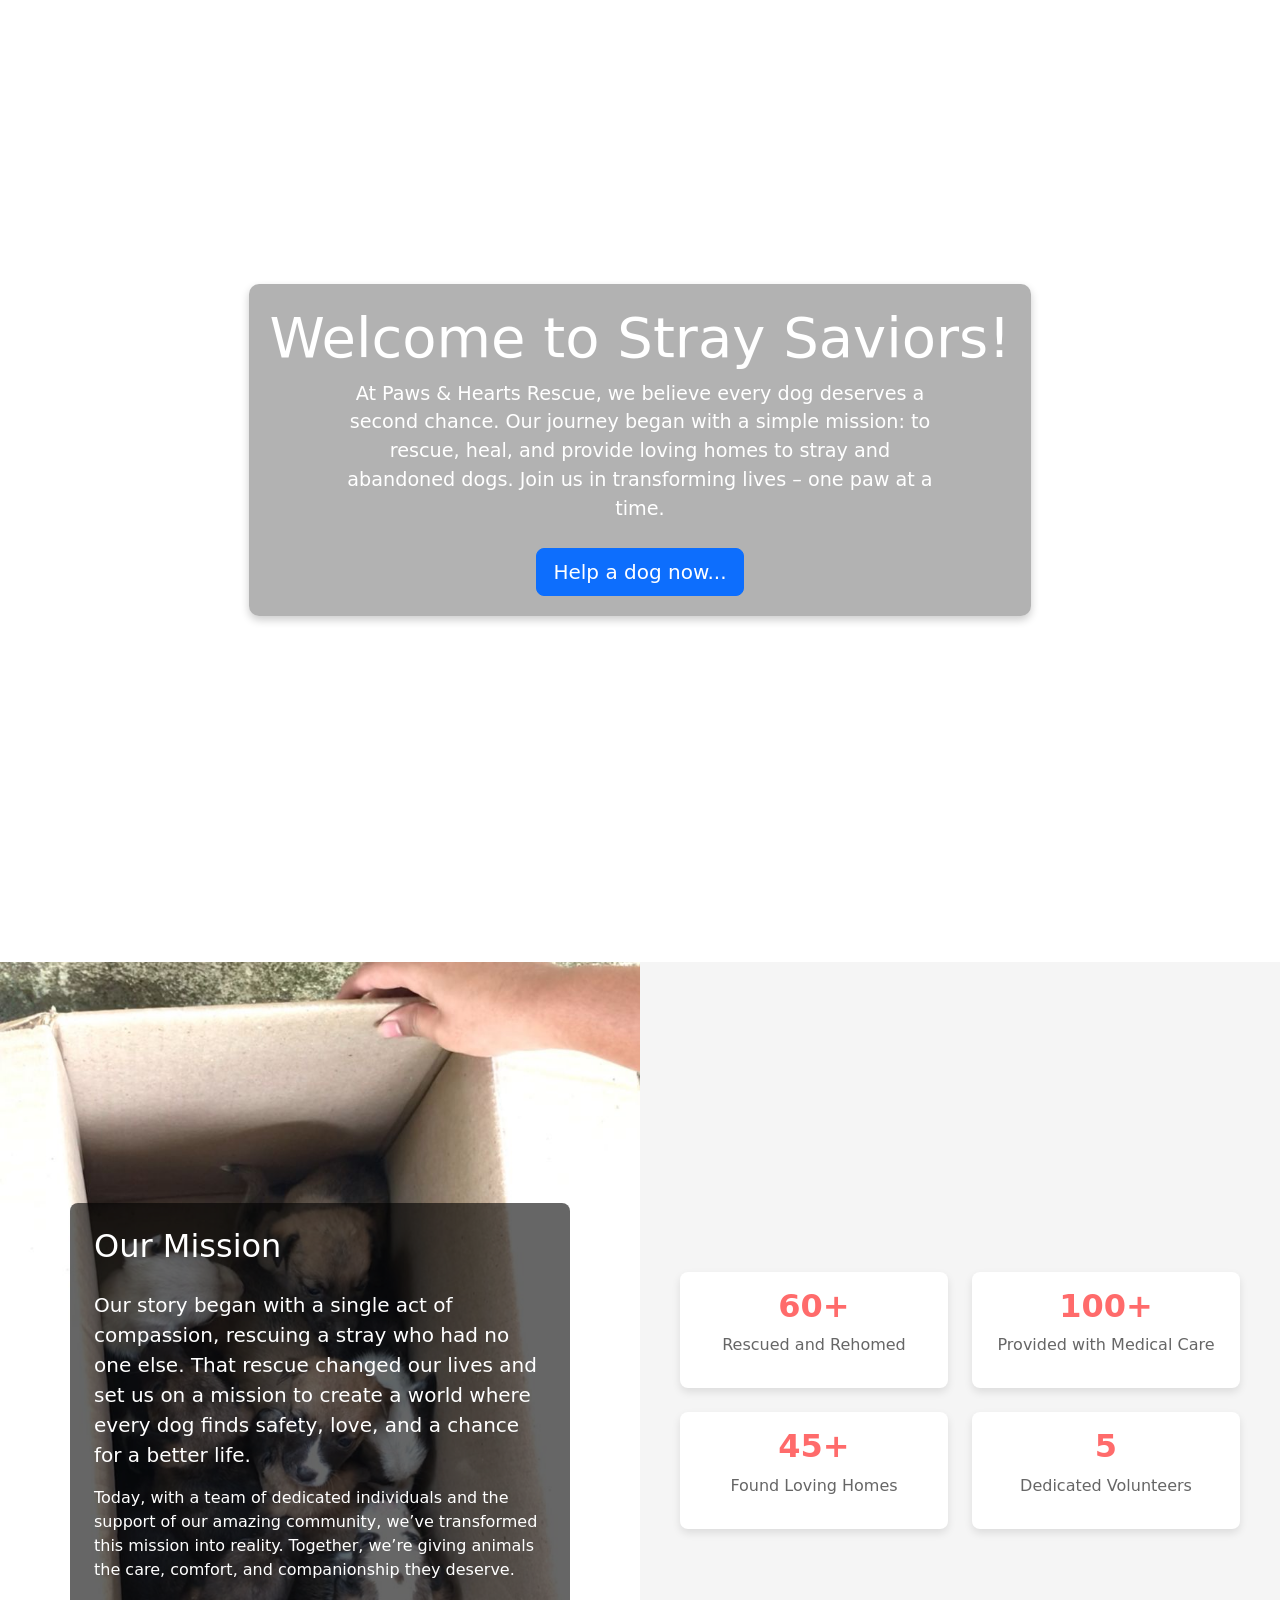
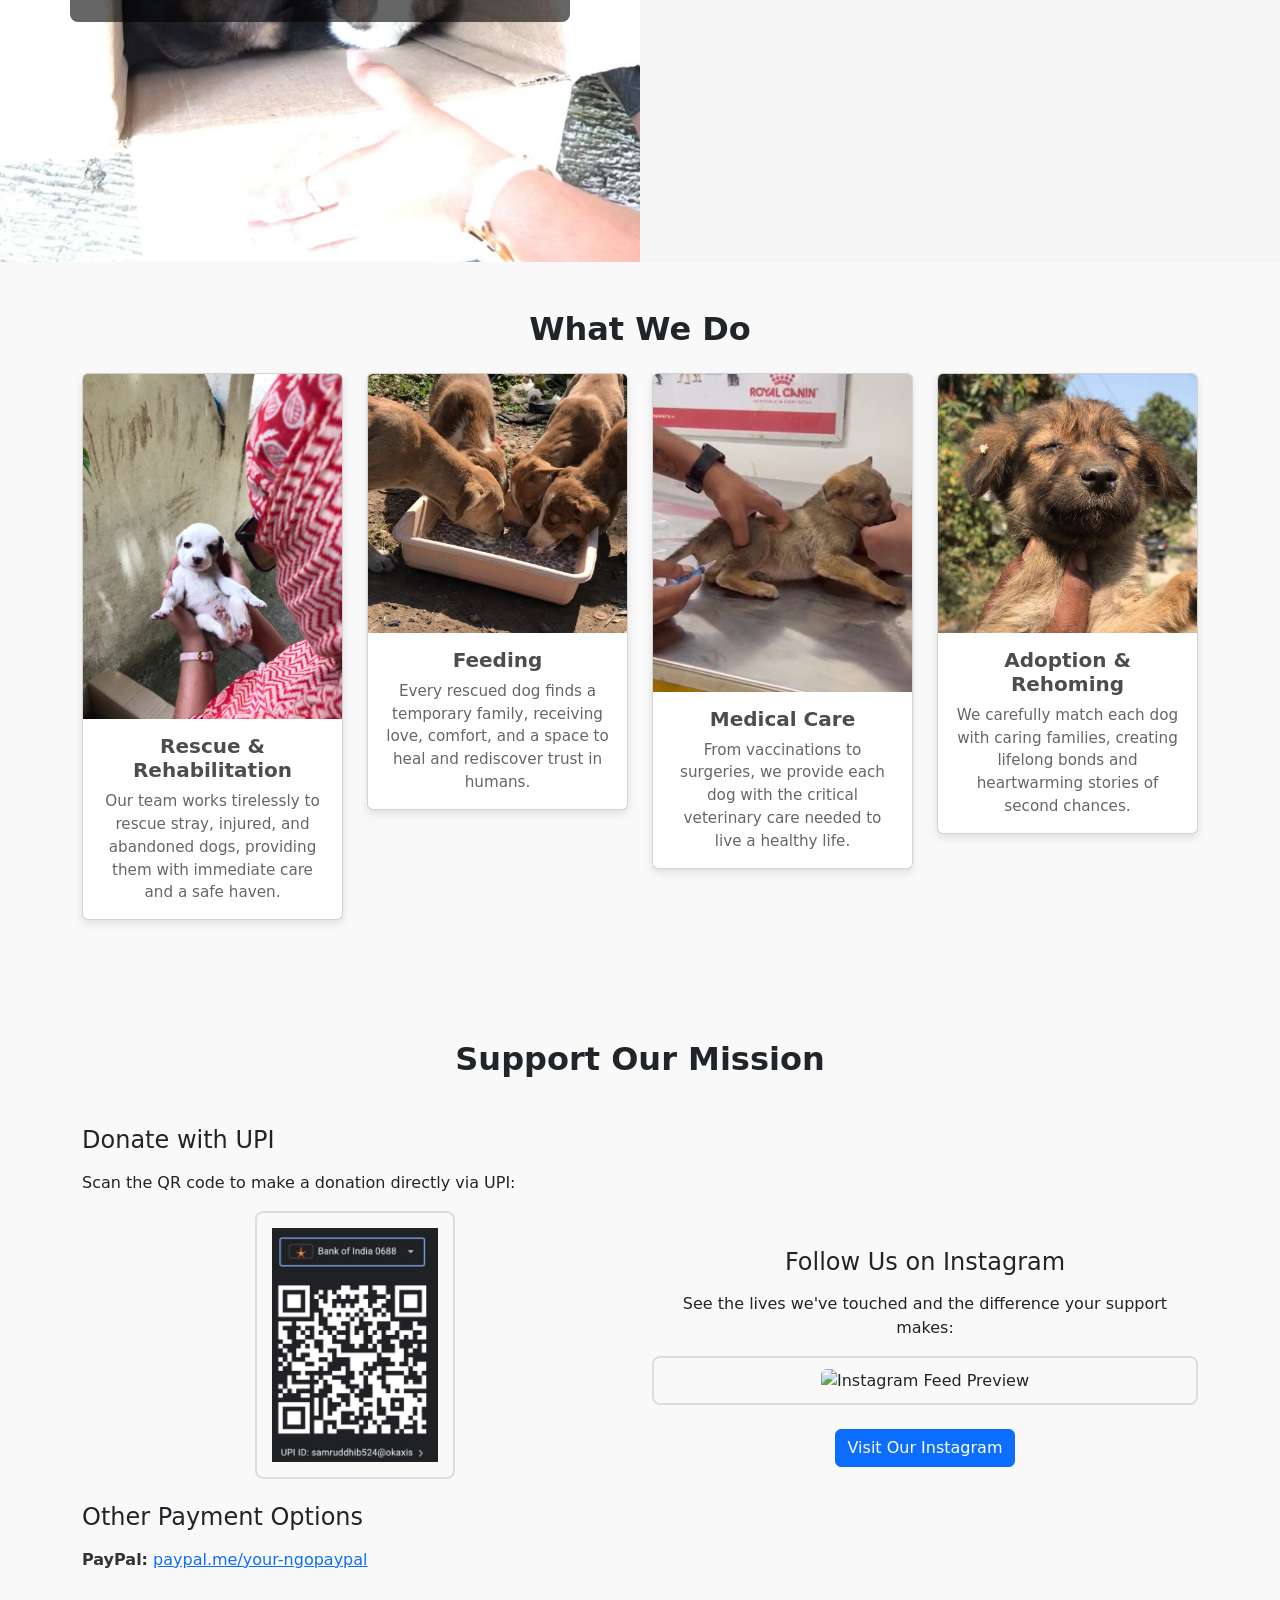
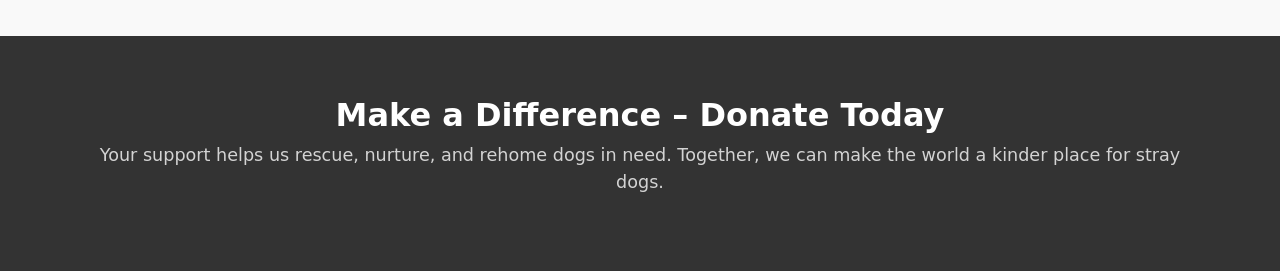
==== index.html @ 51593435 "initail Commit" ====
<!DOCTYPE html>
<html lang="en">
  <head>
    <meta charset="UTF-8" />
    <meta name="viewport" content="width=device-width, initial-scale=1.0" />
    <title>Stray Saviors</title>
    <link
      rel="stylesheet"
      href="https://cdnjs.cloudflare.com/ajax/libs/bootstrap/5.3.0/css/bootstrap.min.css"
    />
    <link rel="stylesheet" href="static/css/styles.css" />
  </head>
  <body>
    <!-- Hero Section -->
    <section
      class="hero-section text-white text-center d-flex align-items-center"
    >
      <div class="container blur-bg ">
        <h1 class="display-4"><strong>Welcome to Stray Saviors!</strong></h1>
        <p class="intro-text">
          At Paws & Hearts Rescue, we believe every dog deserves a second
          chance. Our journey began with a simple mission: to rescue, heal, and
          provide loving homes to stray and abandoned dogs. Join us in
          transforming lives – one paw at a time.
        </p>
        <a href="#donate" class="btn btn-primary btn-lg mt-4"
          >Help a dog now...</a
        >
      </div>

      
    </section>
    <h2 class="text-white mb-4">Our Mission</h2>

    <!-- How We Started Full-Screen Section -->
    <section class="how-we-started full-screen-section">
        
      <div class="container-fluid h-100">
        <div class="row h-100">
          <!-- Left Side: Background Image with Text Overlay -->
          <div class="col-md-6 image-section d-flex align-items-center justify-content-center">
            <div class="overlay-text p-4">
              <h2 class="text-white mb-4">Our Mission</h2>
              <p class="lead text-white">
                Our story began with a single act of compassion, rescuing a
                stray who had no one else. That rescue changed our lives and set
                us on a mission to create a world where every dog finds safety,
                love, and a chance for a better life.
              </p>
              <p class="text-white">
                Today, with a team of dedicated individuals and the support of
                our amazing community, we’ve transformed this mission into
                reality. Together, we’re giving animals the care, comfort, and
                companionship they deserve.
              </p>
            </div>
          </div>
          <!-- Right Side: Impact Cards -->
          <div
            class="col-md-6 impact-section d-flex align-items-center justify-content-center"
          >
            <div class="row text-center">
              <!-- Card 1 -->
              <div class="col-12 col-md-6 mb-4">
                <div class="impact-card">
                  <!-- <img
                    src="assets/adoption.png"
                    alt="Rescued Dogs"
                    class="card-img"
                  /> -->
                  <div class="card-body">
                    <h3 class="count">60+</h3>
                    <p class="small">Rescued and Rehomed</p>
                  </div>
                </div>
              </div>
              <!-- Card 2 -->
              <div class="col-12 col-md-6 mb-4">
                <div class="impact-card">
                  <!-- <img
                    src="medical-stats.jpg"
                    alt="Medical Care"
                    class="card-img"
                  /> -->
                  <div class="card-body">
                    <h3 class="count">100+</h3>
                    <p class="small">Provided with Medical Care</p>
                  </div>
                </div>
              </div>
              <!-- Card 3 -->
              <div class="col-12 col-md-6 mb-4">
                <div class="impact-card">
                  <!-- <img
                    src="adoption-stats.jpg"
                    alt="Adopted Dogs"
                    class="card-img"
                  /> -->
                  <div class="card-body">
                    <h3 class="count">45+</h3>
                    <p class="small">Found Loving Homes</p>
                  </div>
                </div>
              </div>
              <!-- Card 4 -->
              <div class="col-12 col-md-6 mb-4">
                <div class="impact-card">
                  <!-- <img
                    src="volunteers-stats.jpg"
                    alt="Volunteers"
                    class="card-img"
                  /> -->
                  <div class="card-body">
                    <h3 class="count">5</h3>
                    <p class="small">Dedicated Volunteers</p>
                  </div>
                </div>
              </div>
            </div>
          </div>
        </div>
      </div>
    </section>

    <!-- What We Do Section with Cards -->
    <section class="what-we-do py-5">
      <div class="container">
        <h2 class="text-center mb-4">What We Do</h2>
        <div class="row">
          <div class="col-md-6 col-lg-3 mb-4">
            <div class="card">
              <img src="/assets/8.jpeg" class="card-img-top" alt="Rescue" />
              <div class="card-body text-center">
                <h5 class="card-title">Rescue & Rehabilitation</h5>
                <p class="card-text">
                  Our team works tirelessly to rescue stray, injured, and
                  abandoned dogs, providing them with immediate care and a safe
                  haven.
                </p>
              </div>
            </div>
          </div>
          <div class="col-md-6 col-lg-3 mb-4">
            <div class="card">
              <img src="/assets/1.png" class="card-img-top" alt="Shelter" />
              <div class="card-body text-center">
                <h5 class="card-title">Feeding</h5>
                <p class="card-text">
                  Every rescued dog finds a temporary family, receiving love,
                  comfort, and a space to heal and rediscover trust in humans.
                </p>
              </div>
            </div>
          </div>
          <div class="col-md-6 col-lg-3 mb-4">
            <div class="card">
              <img
                src="/assets/9.jpeg"
                class="card-img-top"
                alt="Medical Care"
              />
              <div class="card-body text-center">
                <h5 class="card-title">Medical Care</h5>
                <p class="card-text">
                  From vaccinations to surgeries, we provide each dog with the
                  critical veterinary care needed to live a healthy life.
                </p>
              </div>
            </div>
          </div>
          <div class="col-md-6 col-lg-3 mb-4">
            <div class="card">
              <img src="/assets/3.png" class="card-img-top" alt="Adoption" />
              <div class="card-body text-center">
                <h5 class="card-title">Adoption & Rehoming</h5>
                <p class="card-text">
                  We carefully match each dog with caring families, creating
                  lifelong bonds and heartwarming stories of second chances.
                </p>
              </div>
            </div>
          </div>
        </div>
      </div>
    </section>




    <!-- Support Us Section -->
<section class="support-us py-5">
    <div class="container">
        <h2 class="text-center mb-5">Support Our Mission</h2>
        
        <div class="row align-items-center">
            <!-- Payment Options -->
            <div class="col-md-6">
                <h4 class="mb-3">Donate with UPI</h4>
                <p>Scan the QR code to make a donation directly via UPI:</p>
                <div class="qr-code">
                    <img src="/assets/upi_qr.jpeg" alt="UPI QR Code" class="img-fluid" id="qr-img">
                </div>
                
                <h4 class="mt-4 mb-3">Other Payment Options</h4>
                <ul class="payment-options">
                    <!-- <li><strong>Bank Transfer:</strong> Account Name: XYZ NGO, Account Number: 1234567890, IFSC: ABCD0123456</li> -->
                    <li><strong>PayPal:</strong> <a href="https://www.paypal.com/your-ngopaypal" target="_blank">paypal.me/your-ngopaypal</a></li>
                    <!-- <li><strong>Google Pay / PhonePe:</strong> +91 9876543210</li> -->
                </ul>
            </div>

            <!-- Instagram Reference -->
            <div class="col-md-6 text-center">
                <h4 class="mb-3">Follow Us on Instagram</h4>
                <p>See the lives we've touched and the difference your support makes:</p>
                <div class="instagram-frame mb-4">
                    <img src="instagram-placeholder.jpg" alt="Instagram Feed Preview" class="img-fluid rounded">
                </div>
                <a href="https://www.instagram.com/stray_savior/    " target="_blank" class="btn btn-primary">Visit Our Instagram</a>
            </div>
        </div>
    </div>
</section>

    <!-- Donate Section -->
    <section
      id="donate"
      class="donate-section text-white text-center d-flex align-items-center"
    >
      <div class="container">
        <h2>Make a Difference – Donate Today</h2>
        <p>
          Your support helps us rescue, nurture, and rehome dogs in need.
          Together, we can make the world a kinder place for stray dogs.
        </p>
      </div>
    </section>

    <script src="https://cdnjs.cloudflare.com/ajax/libs/bootstrap/5.3.0/js/bootstrap.bundle.min.js"></script>
  </body>
</html>
---- static/css/styles.css ----
/* Hero Section */
.hero-section {
  background: url('assets/hero-background.jpg') center/cover no-repeat;
  height: 100vh;
  display: flex;
  flex-direction: column;
  justify-content: center;
}

.hero-section .intro-text {
  max-width: 600px;
  margin: 0 auto;
  font-size: 1.2rem;
  color: #ffffff;
}

/* What We Do Section */
.what-we-do {
  background-color: #f9f9f9;
}

.what-we-do h2 {
  font-weight: 700;
  margin-bottom: 2rem;
}

.card {
  box-shadow: 0 4px 8px rgba(0, 0, 0, 0.1);
  transition: transform 0.2s;
}

.card:hover {
  transform: translateY(-5px);
}

.card-title {
  font-weight: 600;
  color: #4d4d4d;
}

.card-text {
  font-size: 0.95rem;
  color: #666;
}

/* Donate Section */
.donate-section {
  background: #333333;
  padding: 60px 0;
}

.donate-section h2 {
  font-size: 2rem;
  font-weight: 700;
}

.donate-section p {
  font-size: 1.1rem;
  color: #d3d3d3;
}

.donate-section .btn {
  font-weight: 600;
  padding: 12px 30px;
}

@media (max-width: 768px) {
  .hero-section {
      height: auto;
      padding: 80px 20px;
  }

  .hero-section h1 {
      font-size: 2.5rem;
  }
}

.section {
  width: 100%;
  height: 100dvh;
}

/* How We Started Section */
/* How We Started Full-Screen Section */
.full-screen-section {
  height: 100vh;
  display: flex;
}

.image-section {
  background: url('/assets/background-story.jpg') center/cover no-repeat;
  position: relative;
}

.overlay-text {
  background: rgba(0, 0, 0, 0.6);
  color: #fff;
  padding: 40px;
  max-width: 500px;
  border-radius: 8px;
}

.impact-section {
  background-color: #f5f5f5;
  padding: 40px;
}

.impact-card {
  background: #ffffff;
  border-radius: 8px;
  overflow: hidden;
  box-shadow: 0 4px 8px rgba(0, 0, 0, 0.1);
  transition: transform 0.2s;
}

.impact-card:hover {
  transform: translateY(-5px);
}

.card-img {
  width: 100%;
  height: 180px;
  object-fit: cover;
}

.card-body {
  padding: 15px;
}

.count {
  font-size: 2rem;
  font-weight: bold;
  color: #ff6b6b;
}

.small {
  font-size: 1rem;
  color: #666;
}

/* Responsive Adjustments */
@media (max-width: 768px) {
  .overlay-text, .impact-section {
      padding: 20px;
  }
  
  .full-screen-section {
      height: auto;
  }
}




/* Support Us Section */
.support-us {
  background-color: #f9f9f9;
  padding: 60px 0;
}

.support-us h2 {
  font-weight: 700;
}

.qr-code {
  text-align: center;
  padding: 15px;
  border: 2px solid #ddd;
  border-radius: 8px;
  width: 200px;
  margin: 0 auto;
}

.payment-options {
  list-style-type: none;
  padding: 0;
}

.payment-options li {
  margin: 10px 0;
  font-size: 1rem;
  color: #333;
}

.instagram-frame {
  border: 2px solid #ddd;
  padding: 10px;
  border-radius: 8px;
}

.instagram-frame img {
  max-width: 100%;
  border-radius: 8px;
}

/* Responsive Adjustments */
@media (max-width: 768px) {
  .support-us {
      padding: 30px 0;
  }
  
  .qr-code,
  .instagram-frame {
      min-width: 350px;
      position: relative;
  }
}
#qr-img{
  min-width: 100px;
}

/* Blurred Background Styling */
.blur-bg {
  background: rgba(0, 0, 0, 0.3); /* Semi-transparent background */
  padding: 20px;
  border-radius: 10px;
  backdrop-filter: blur(10px); /* Applies the blur effect */
  -webkit-backdrop-filter: blur(10px); /* For Safari support */
  box-shadow: 0 4px 8px rgba(0, 0, 0, 0.2);
  width: auto ;
  
}
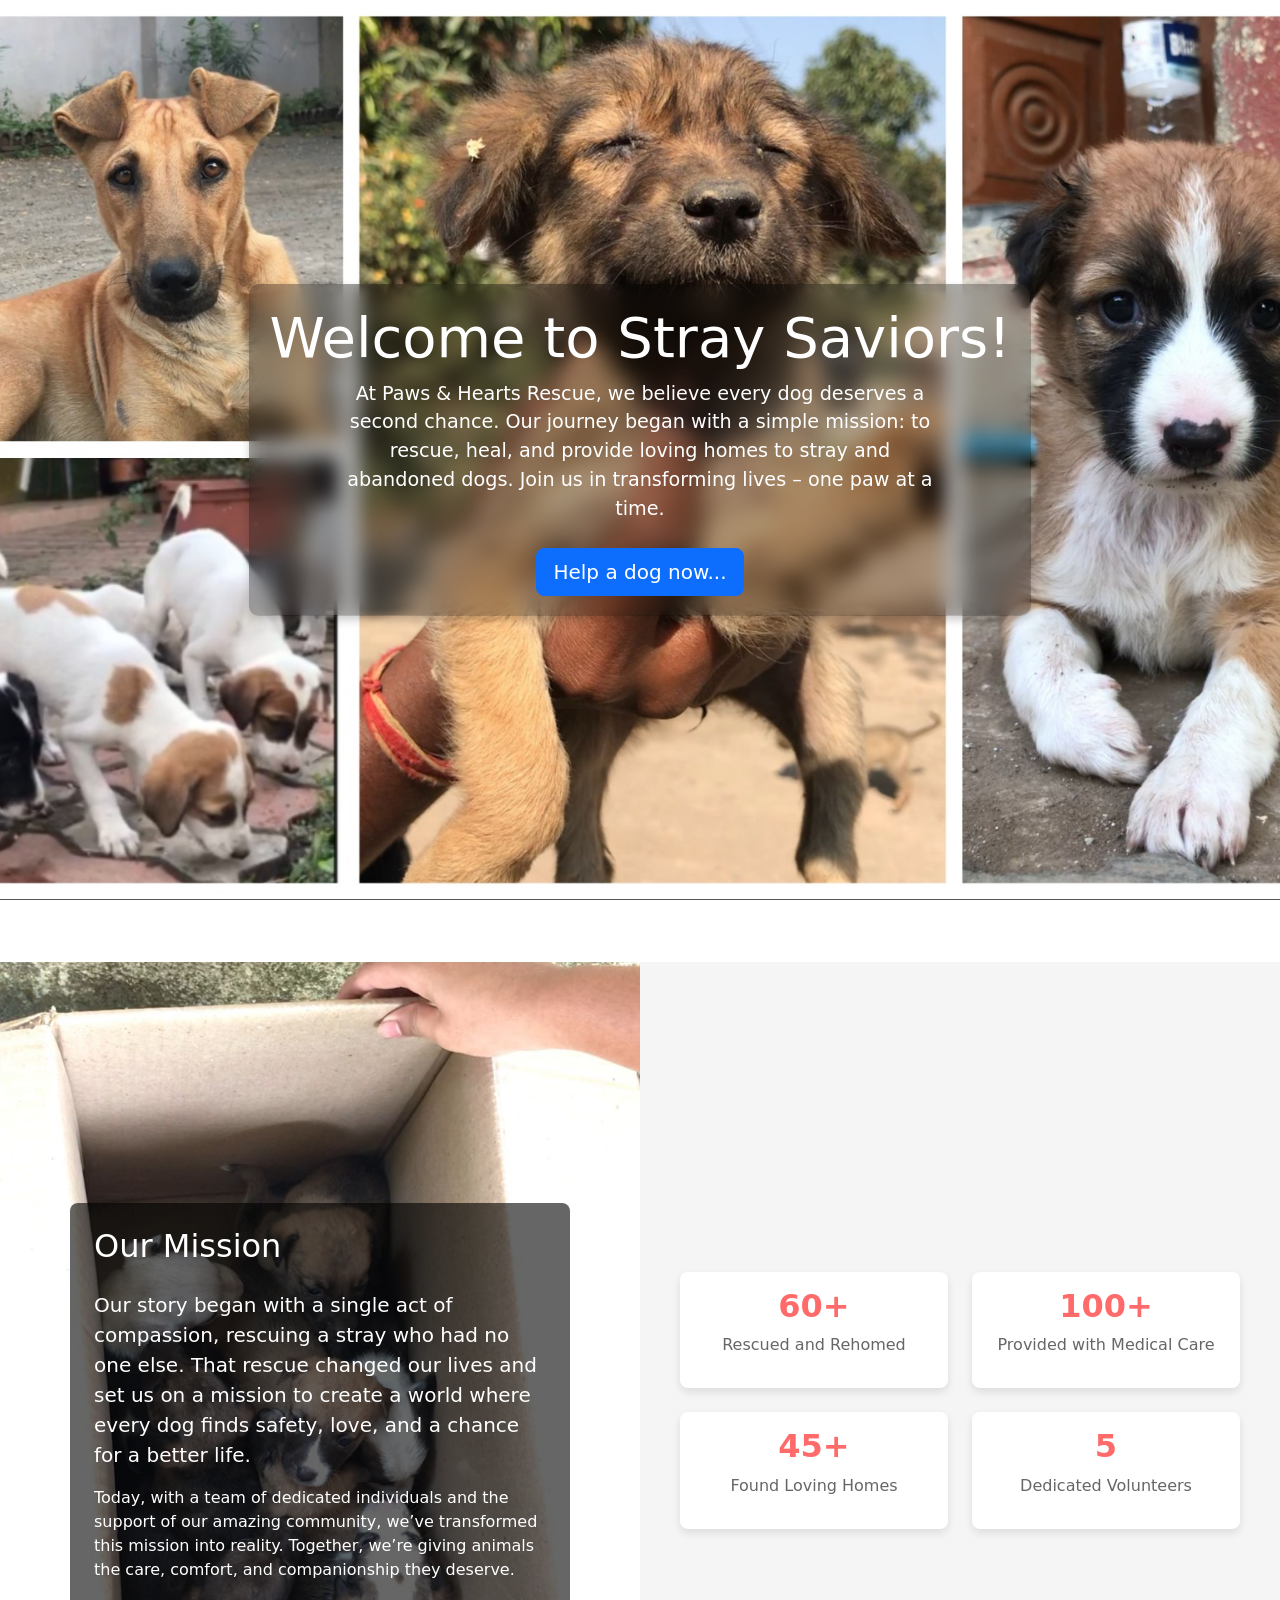
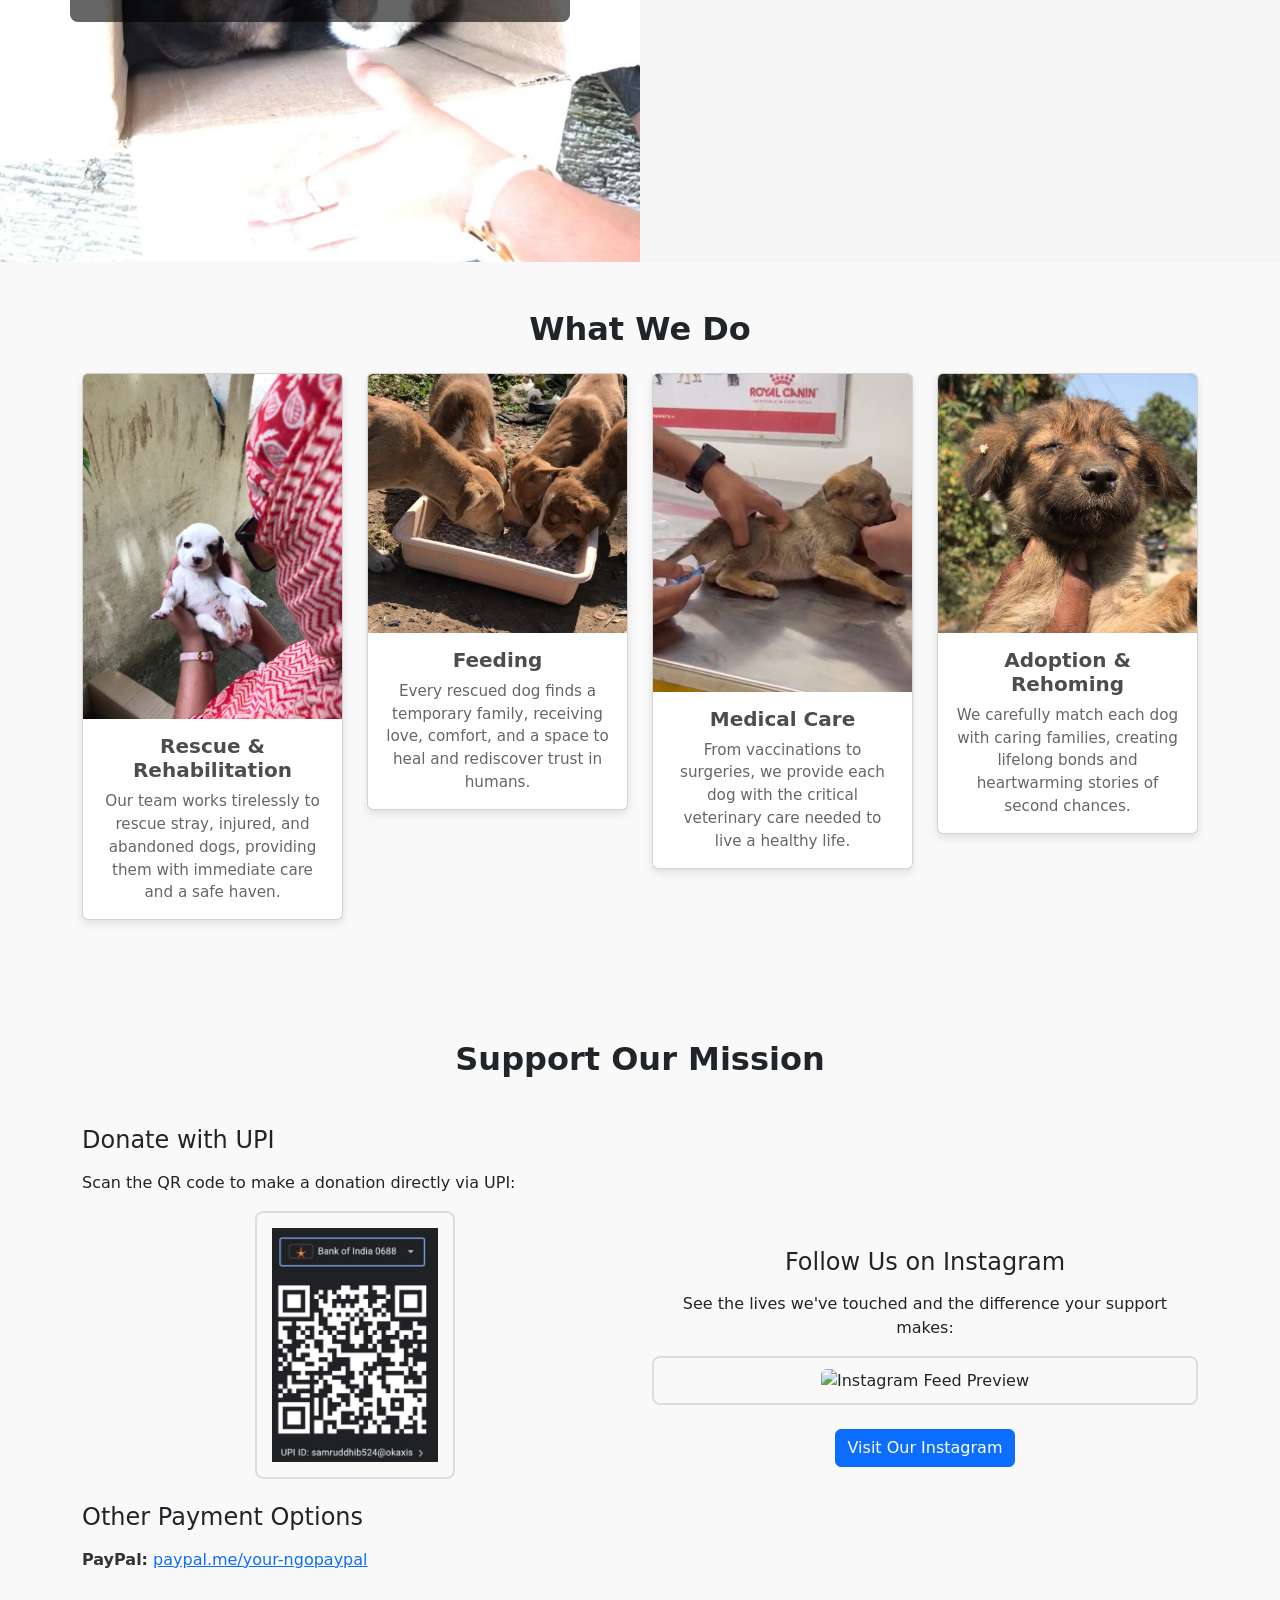
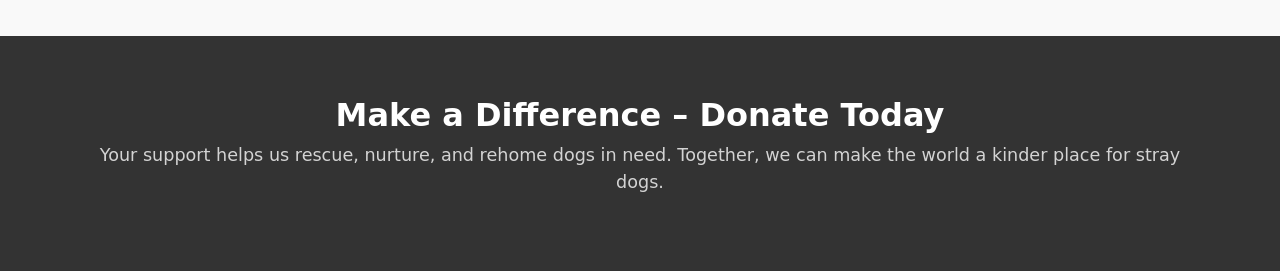
==== commit 664f4a76: "fix" ====
--- a/index.html
+++ b/index.html
@@ -8,7 +8,7 @@
       rel="stylesheet"
       href="https://cdnjs.cloudflare.com/ajax/libs/bootstrap/5.3.0/css/bootstrap.min.css"
     />
-    <link rel="stylesheet" href="static/css/styles.css" />
+    <link rel="stylesheet" href="styles.css" />
   </head>
   <body>
     <!-- Hero Section -->
--- a/styles.css
+++ b/styles.css
@@ -0,0 +1,222 @@
+/* Hero Section */
+.hero-section {
+  background: url('assets/hero-background.jpg') center/cover no-repeat;
+  height: 100vh;
+  display: flex;
+  flex-direction: column;
+  justify-content: center;
+}
+
+.hero-section .intro-text {
+  max-width: 600px;
+  margin: 0 auto;
+  font-size: 1.2rem;
+  color: #ffffff;
+}
+
+/* What We Do Section */
+.what-we-do {
+  background-color: #f9f9f9;
+}
+
+.what-we-do h2 {
+  font-weight: 700;
+  margin-bottom: 2rem;
+}
+
+.card {
+  box-shadow: 0 4px 8px rgba(0, 0, 0, 0.1);
+  transition: transform 0.2s;
+}
+
+.card:hover {
+  transform: translateY(-5px);
+}
+
+.card-title {
+  font-weight: 600;
+  color: #4d4d4d;
+}
+
+.card-text {
+  font-size: 0.95rem;
+  color: #666;
+}
+
+/* Donate Section */
+.donate-section {
+  background: #333333;
+  padding: 60px 0;
+}
+
+.donate-section h2 {
+  font-size: 2rem;
+  font-weight: 700;
+}
+
+.donate-section p {
+  font-size: 1.1rem;
+  color: #d3d3d3;
+}
+
+.donate-section .btn {
+  font-weight: 600;
+  padding: 12px 30px;
+}
+
+@media (max-width: 768px) {
+  .hero-section {
+      height: auto;
+      padding: 80px 20px;
+  }
+
+  .hero-section h1 {
+      font-size: 2.5rem;
+  }
+}
+
+.section {
+  width: 100%;
+  height: 100dvh;
+}
+
+/* How We Started Section */
+/* How We Started Full-Screen Section */
+.full-screen-section {
+  height: 100vh;
+  display: flex;
+}
+
+.image-section {
+  background: url('/assets/background-story.jpg') center/cover no-repeat;
+  position: relative;
+}
+
+.overlay-text {
+  background: rgba(0, 0, 0, 0.6);
+  color: #fff;
+  padding: 40px;
+  max-width: 500px;
+  border-radius: 8px;
+}
+
+.impact-section {
+  background-color: #f5f5f5;
+  padding: 40px;
+}
+
+.impact-card {
+  background: #ffffff;
+  border-radius: 8px;
+  overflow: hidden;
+  box-shadow: 0 4px 8px rgba(0, 0, 0, 0.1);
+  transition: transform 0.2s;
+}
+
+.impact-card:hover {
+  transform: translateY(-5px);
+}
+
+.card-img {
+  width: 100%;
+  height: 180px;
+  object-fit: cover;
+}
+
+.card-body {
+  padding: 15px;
+}
+
+.count {
+  font-size: 2rem;
+  font-weight: bold;
+  color: #ff6b6b;
+}
+
+.small {
+  font-size: 1rem;
+  color: #666;
+}
+
+/* Responsive Adjustments */
+@media (max-width: 768px) {
+  .overlay-text, .impact-section {
+      padding: 20px;
+  }
+  
+  .full-screen-section {
+      height: auto;
+  }
+}
+
+
+
+
+/* Support Us Section */
+.support-us {
+  background-color: #f9f9f9;
+  padding: 60px 0;
+}
+
+.support-us h2 {
+  font-weight: 700;
+}
+
+.qr-code {
+  text-align: center;
+  padding: 15px;
+  border: 2px solid #ddd;
+  border-radius: 8px;
+  width: 200px;
+  margin: 0 auto;
+}
+
+.payment-options {
+  list-style-type: none;
+  padding: 0;
+}
+
+.payment-options li {
+  margin: 10px 0;
+  font-size: 1rem;
+  color: #333;
+}
+
+.instagram-frame {
+  border: 2px solid #ddd;
+  padding: 10px;
+  border-radius: 8px;
+}
+
+.instagram-frame img {
+  max-width: 100%;
+  border-radius: 8px;
+}
+
+/* Responsive Adjustments */
+@media (max-width: 768px) {
+  .support-us {
+      padding: 30px 0;
+  }
+  
+  .qr-code,
+  .instagram-frame {
+      min-width: 350px;
+      position: relative;
+  }
+}
+#qr-img{
+  min-width: 100px;
+}
+
+/* Blurred Background Styling */
+.blur-bg {
+  background: rgba(0, 0, 0, 0.3); /* Semi-transparent background */
+  padding: 20px;
+  border-radius: 10px;
+  backdrop-filter: blur(10px); /* Applies the blur effect */
+  -webkit-backdrop-filter: blur(10px); /* For Safari support */
+  box-shadow: 0 4px 8px rgba(0, 0, 0, 0.2);
+  width: auto ;
+  
+}
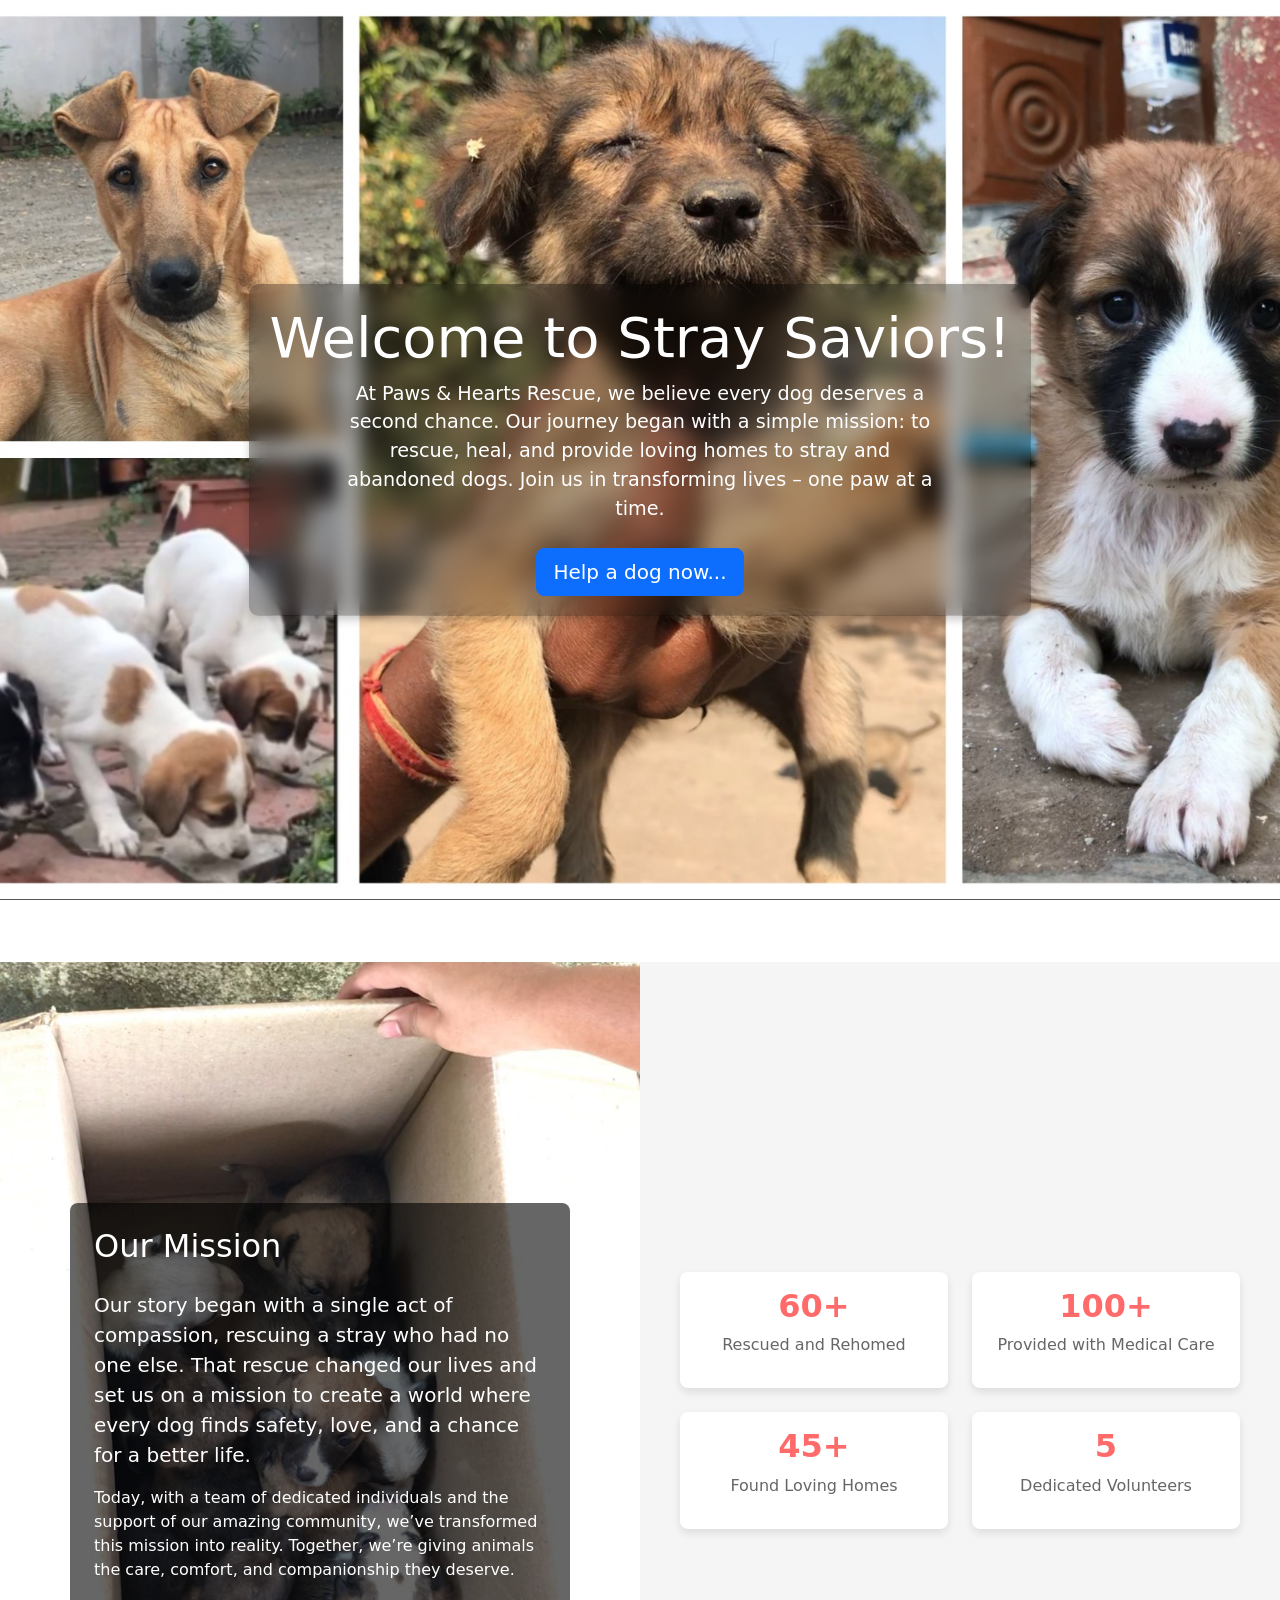
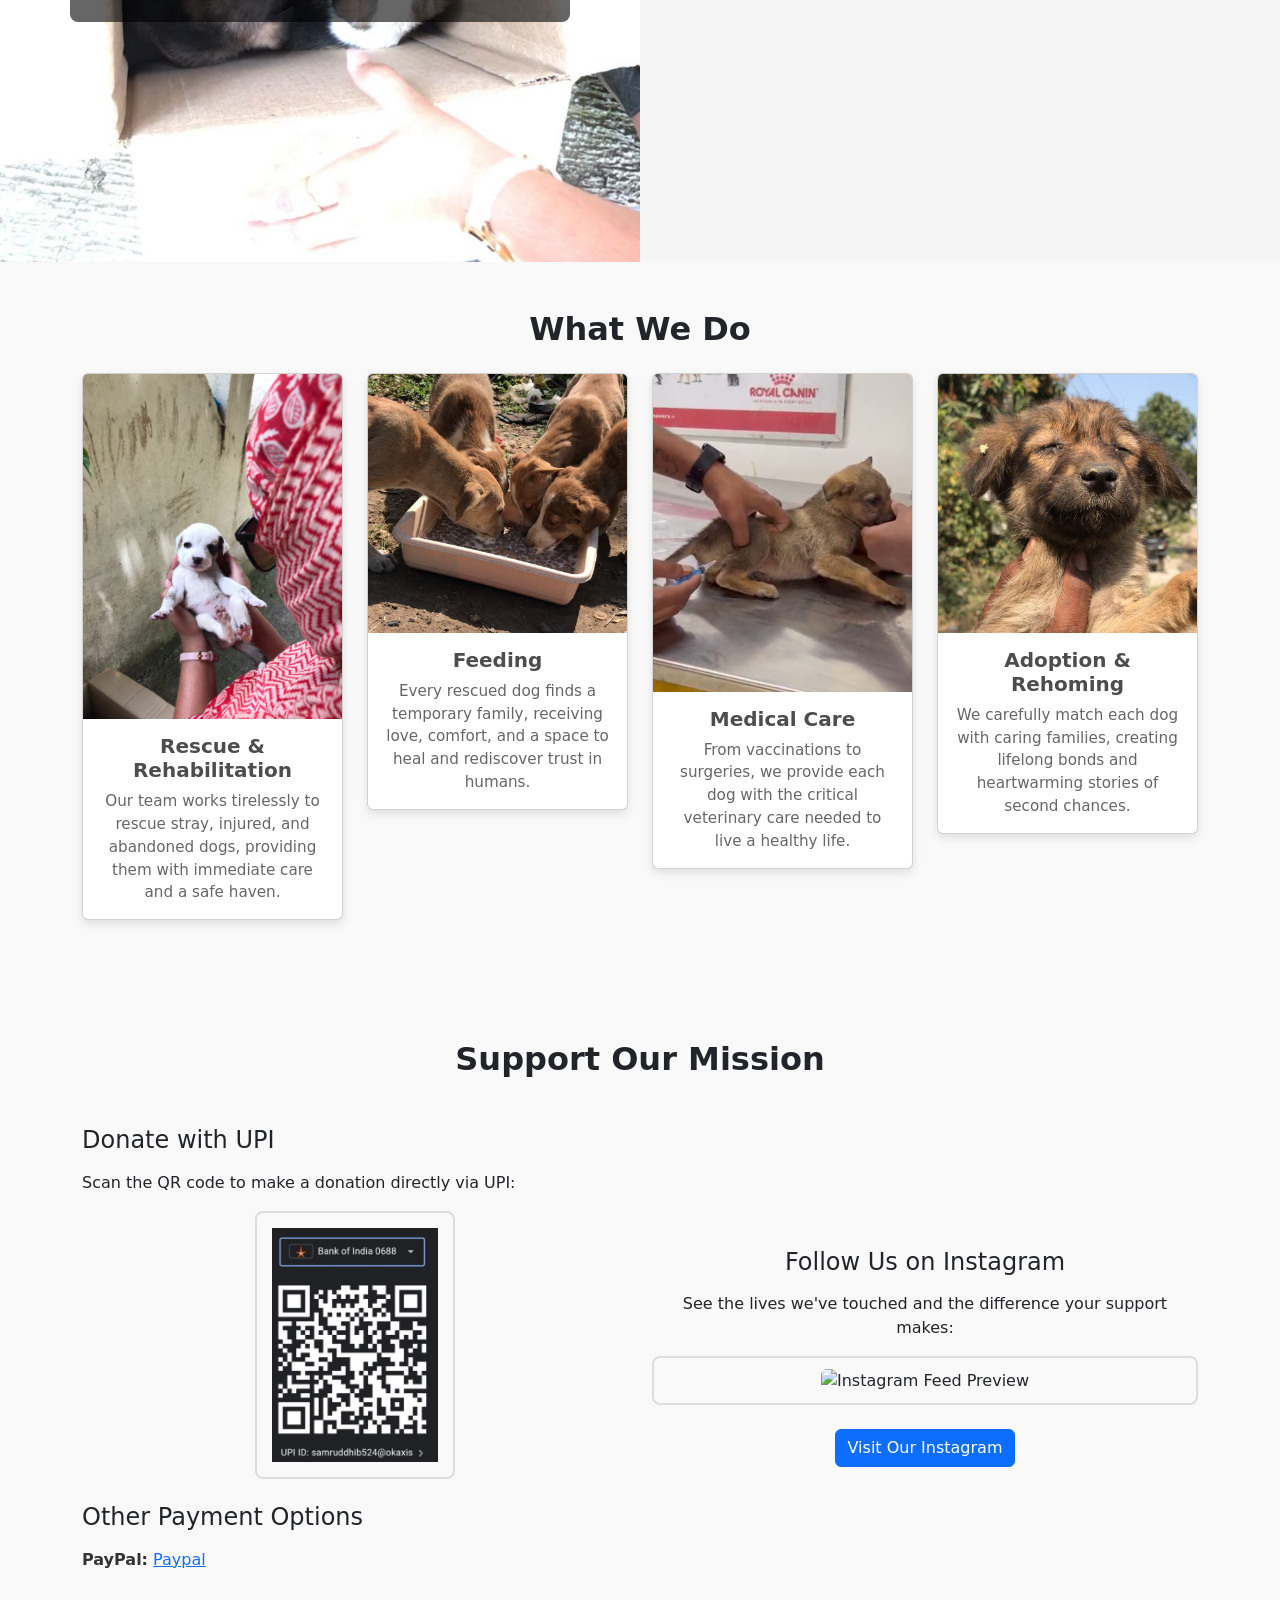
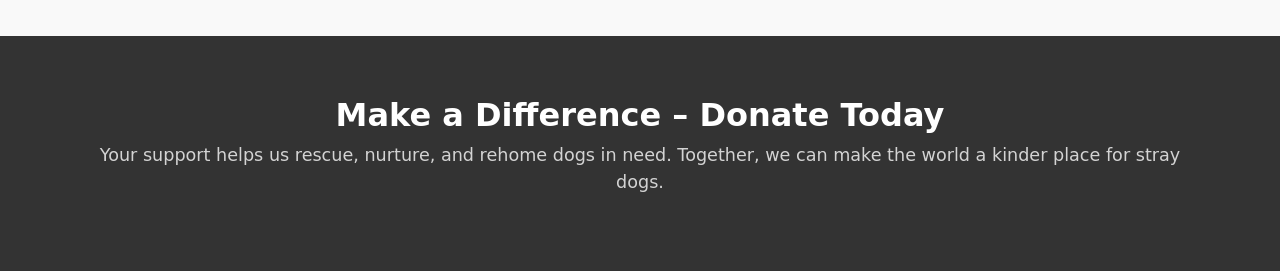
==== commit 95fbfb2e: "Update index.html" ====
--- a/index.html
+++ b/index.html
@@ -129,7 +129,7 @@
         <div class="row">
           <div class="col-md-6 col-lg-3 mb-4">
             <div class="card">
-              <img src="/assets/8.jpeg" class="card-img-top" alt="Rescue" />
+              <img src="assets/8.jpeg" class="card-img-top" alt="Rescue" />
               <div class="card-body text-center">
                 <h5 class="card-title">Rescue & Rehabilitation</h5>
                 <p class="card-text">
@@ -142,7 +142,7 @@
           </div>
           <div class="col-md-6 col-lg-3 mb-4">
             <div class="card">
-              <img src="/assets/1.png" class="card-img-top" alt="Shelter" />
+              <img src="assets/1.png" class="card-img-top" alt="Shelter" />
               <div class="card-body text-center">
                 <h5 class="card-title">Feeding</h5>
                 <p class="card-text">
@@ -155,7 +155,7 @@
           <div class="col-md-6 col-lg-3 mb-4">
             <div class="card">
               <img
-                src="/assets/9.jpeg"
+                src="assets/9.jpeg"
                 class="card-img-top"
                 alt="Medical Care"
               />
@@ -170,7 +170,7 @@
           </div>
           <div class="col-md-6 col-lg-3 mb-4">
             <div class="card">
-              <img src="/assets/3.png" class="card-img-top" alt="Adoption" />
+              <img src="assets/3.png" class="card-img-top" alt="Adoption" />
               <div class="card-body text-center">
                 <h5 class="card-title">Adoption & Rehoming</h5>
                 <p class="card-text">
@@ -198,13 +198,13 @@
                 <h4 class="mb-3">Donate with UPI</h4>
                 <p>Scan the QR code to make a donation directly via UPI:</p>
                 <div class="qr-code">
-                    <img src="/assets/upi_qr.jpeg" alt="UPI QR Code" class="img-fluid" id="qr-img">
+                    <img src="assets/upi_qr.jpeg" alt="UPI QR Code" class="img-fluid" id="qr-img">
                 </div>
                 
                 <h4 class="mt-4 mb-3">Other Payment Options</h4>
                 <ul class="payment-options">
                     <!-- <li><strong>Bank Transfer:</strong> Account Name: XYZ NGO, Account Number: 1234567890, IFSC: ABCD0123456</li> -->
-                    <li><strong>PayPal:</strong> <a href="https://www.paypal.com/your-ngopaypal" target="_blank">paypal.me/your-ngopaypal</a></li>
+                    <li><strong>PayPal:</strong> <a href="https://www.paypal.me/rushij24" target="_blank">Paypal</a></li>
                     <!-- <li><strong>Google Pay / PhonePe:</strong> +91 9876543210</li> -->
                 </ul>
             </div>
--- a/styles.css
+++ b/styles.css
@@ -88,7 +88,7 @@
 }
 
 .image-section {
-  background: url('/assets/background-story.jpg') center/cover no-repeat;
+  background: url('assets/background-story.jpg') center/cover no-repeat;
   position: relative;
 }
 
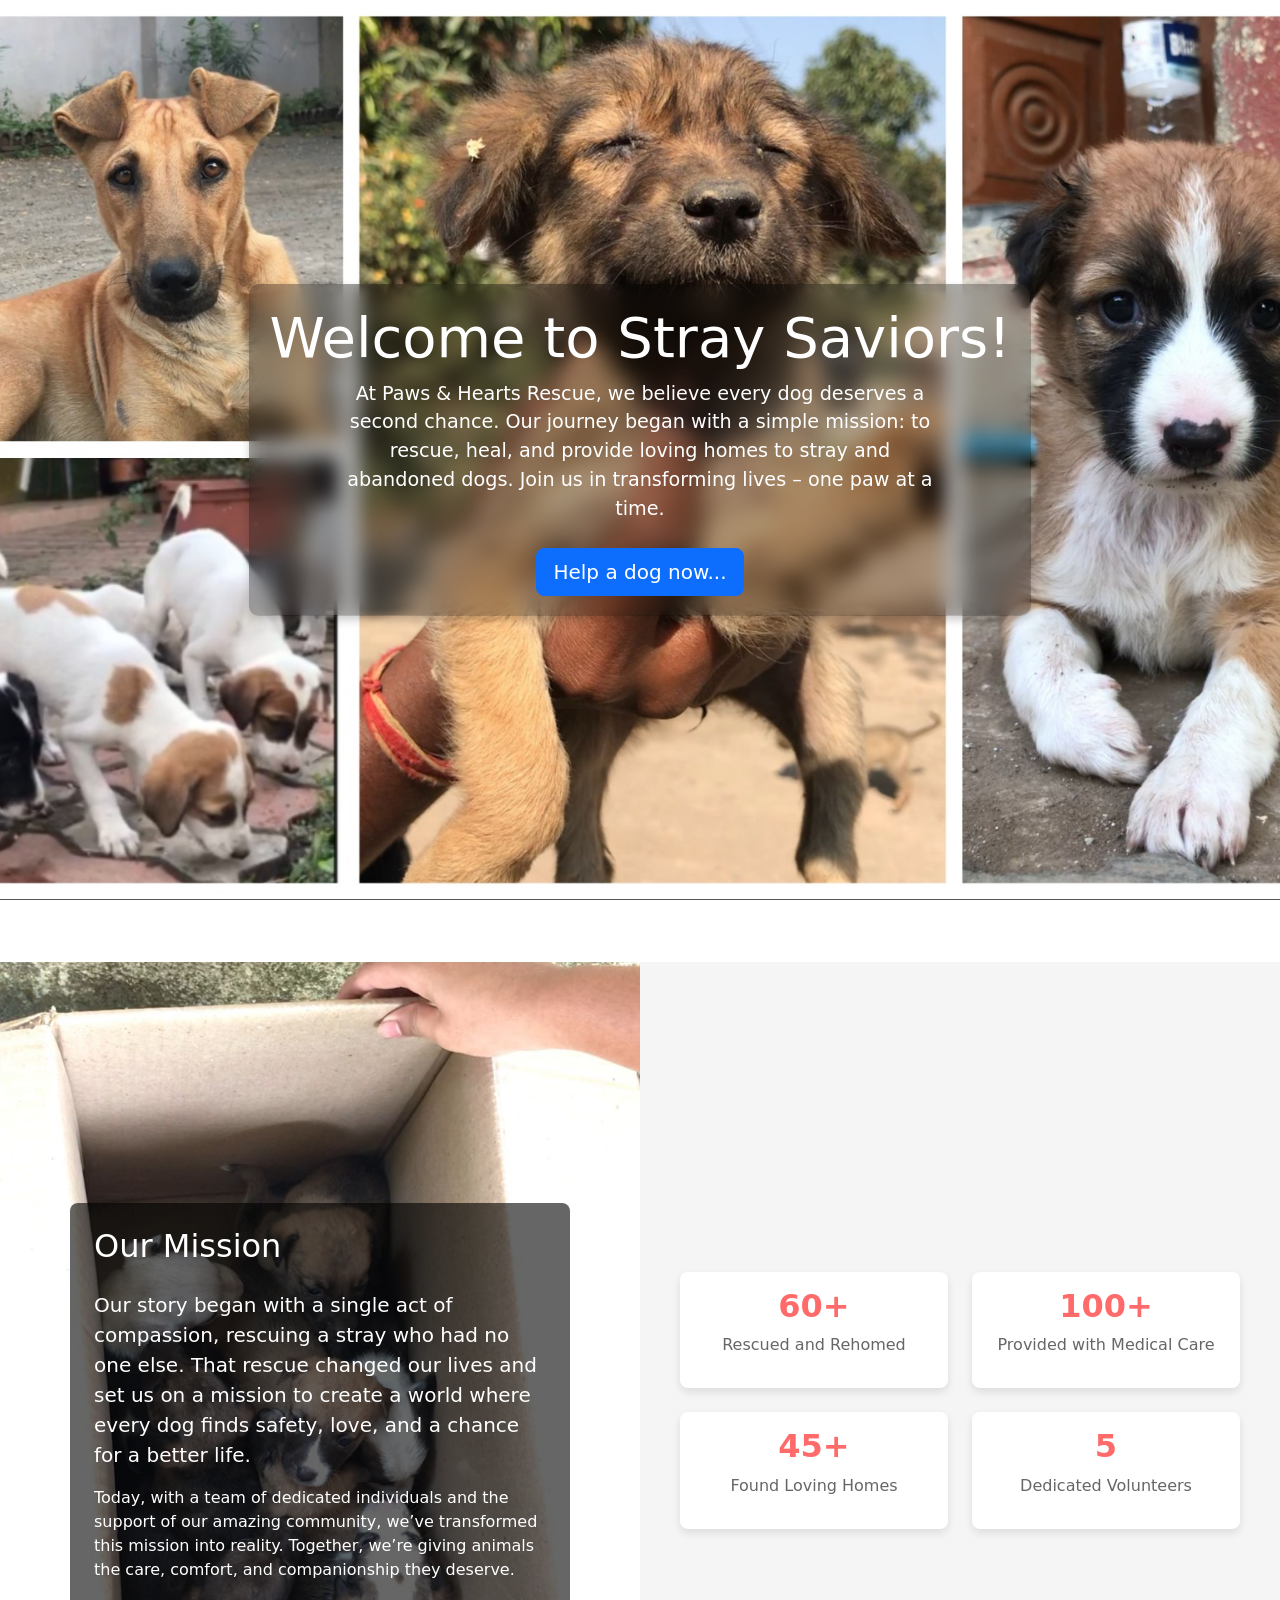
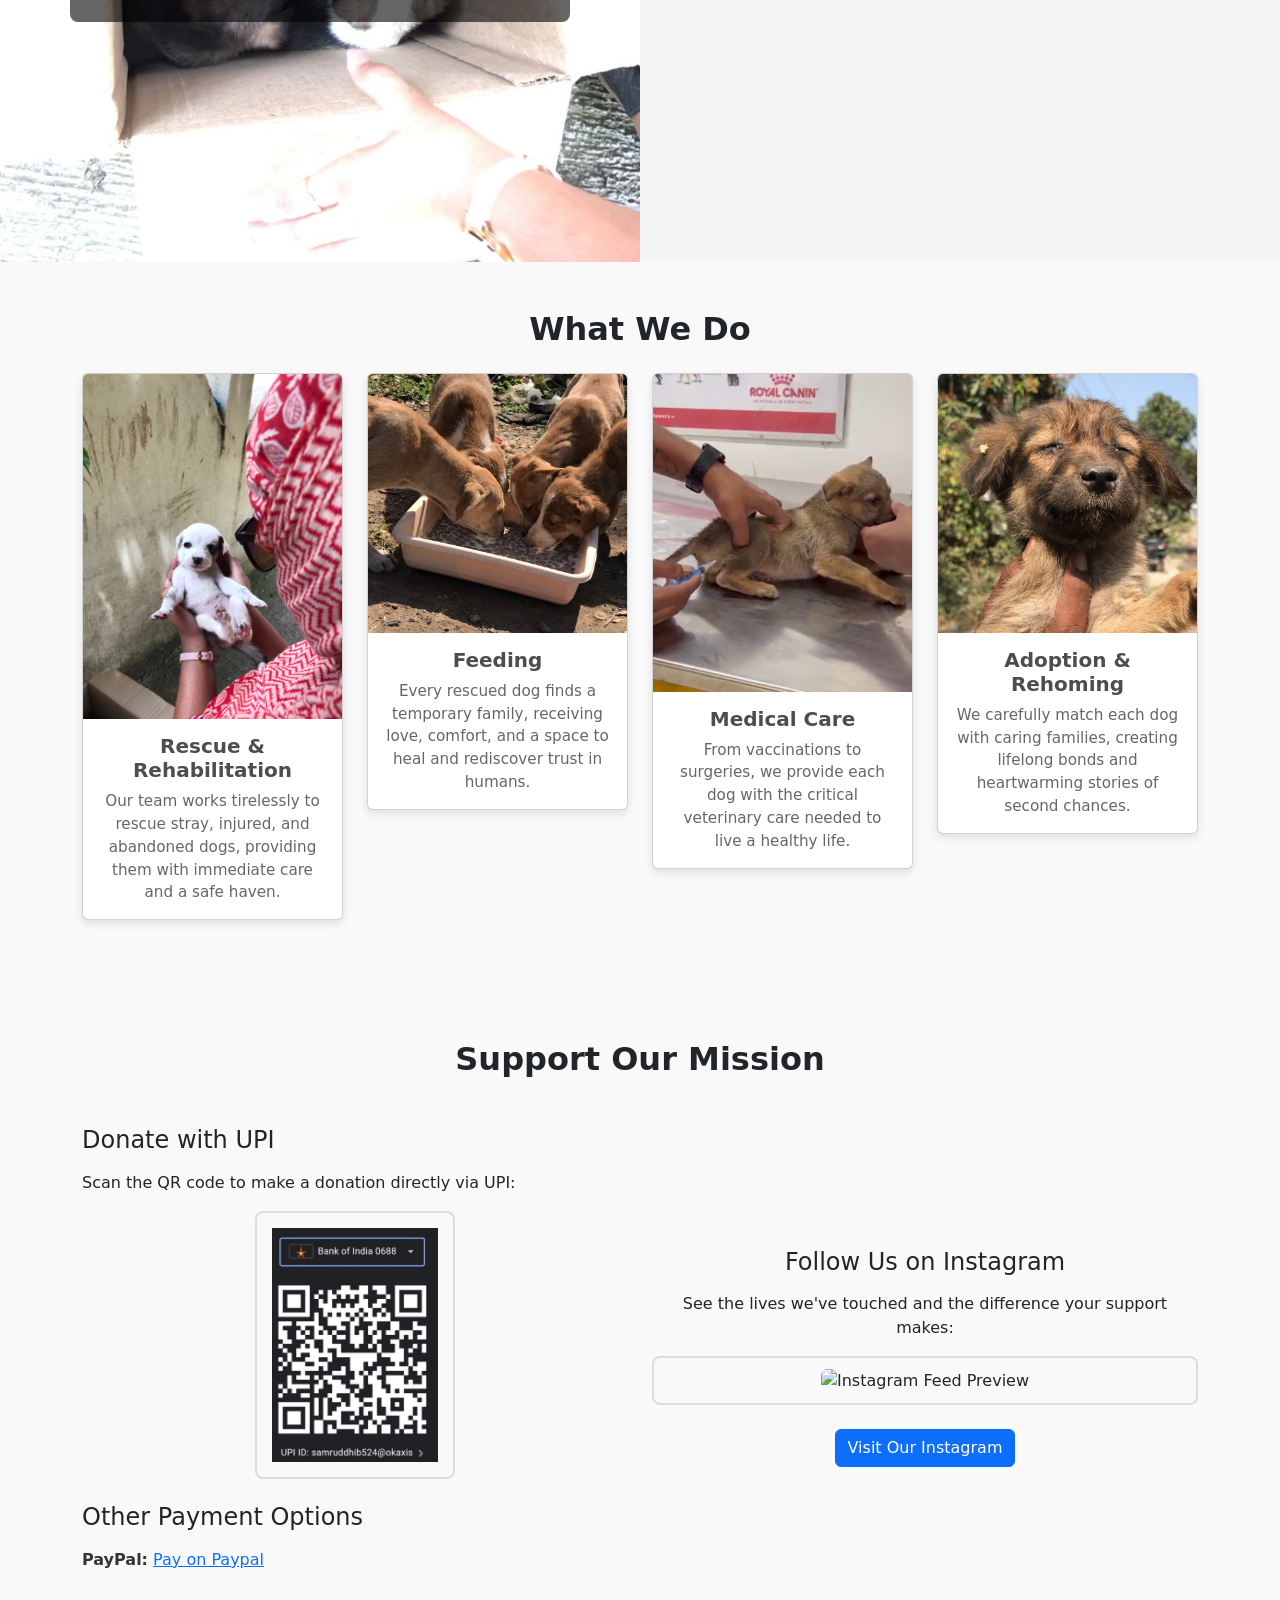
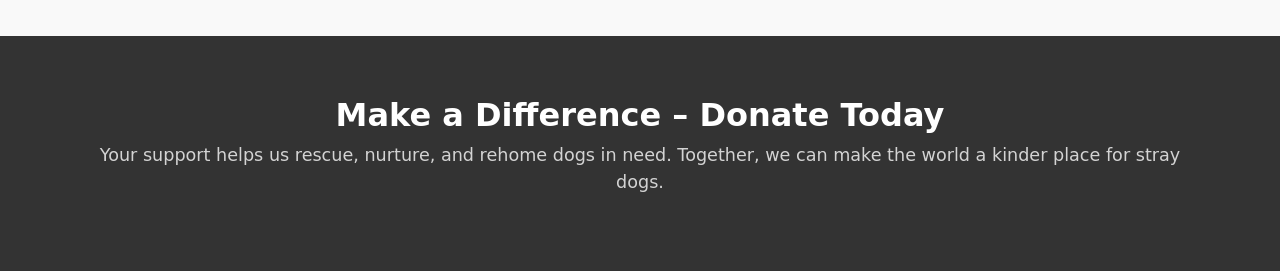
==== commit f7f7bf6a: "Update index.html" ====
--- a/index.html
+++ b/index.html
@@ -204,7 +204,7 @@
                 <h4 class="mt-4 mb-3">Other Payment Options</h4>
                 <ul class="payment-options">
                     <!-- <li><strong>Bank Transfer:</strong> Account Name: XYZ NGO, Account Number: 1234567890, IFSC: ABCD0123456</li> -->
-                    <li><strong>PayPal:</strong> <a href="https://www.paypal.me/rushij24" target="_blank">Paypal</a></li>
+                    <li><strong>PayPal:</strong> <a href="https://www.paypal.me/rushij24" target="_blank">Pay on Paypal</a></li>
                     <!-- <li><strong>Google Pay / PhonePe:</strong> +91 9876543210</li> -->
                 </ul>
             </div>
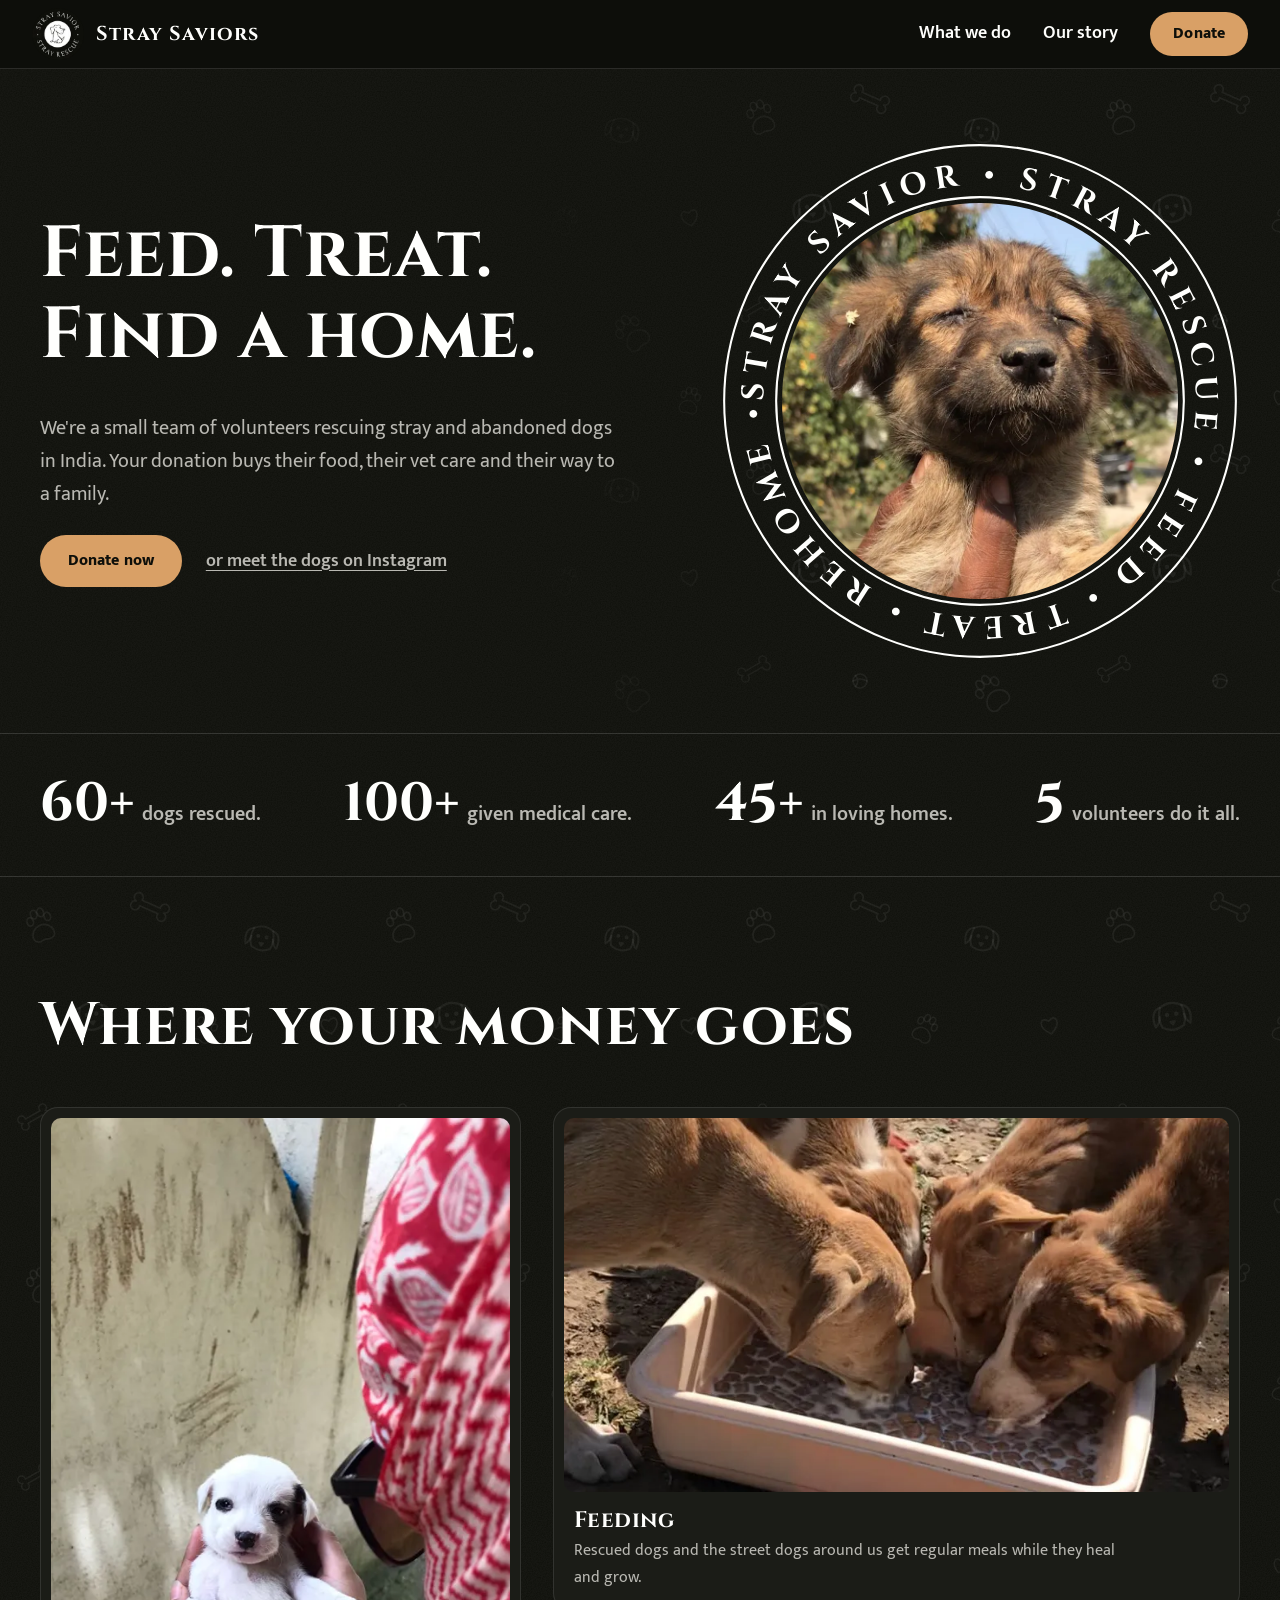
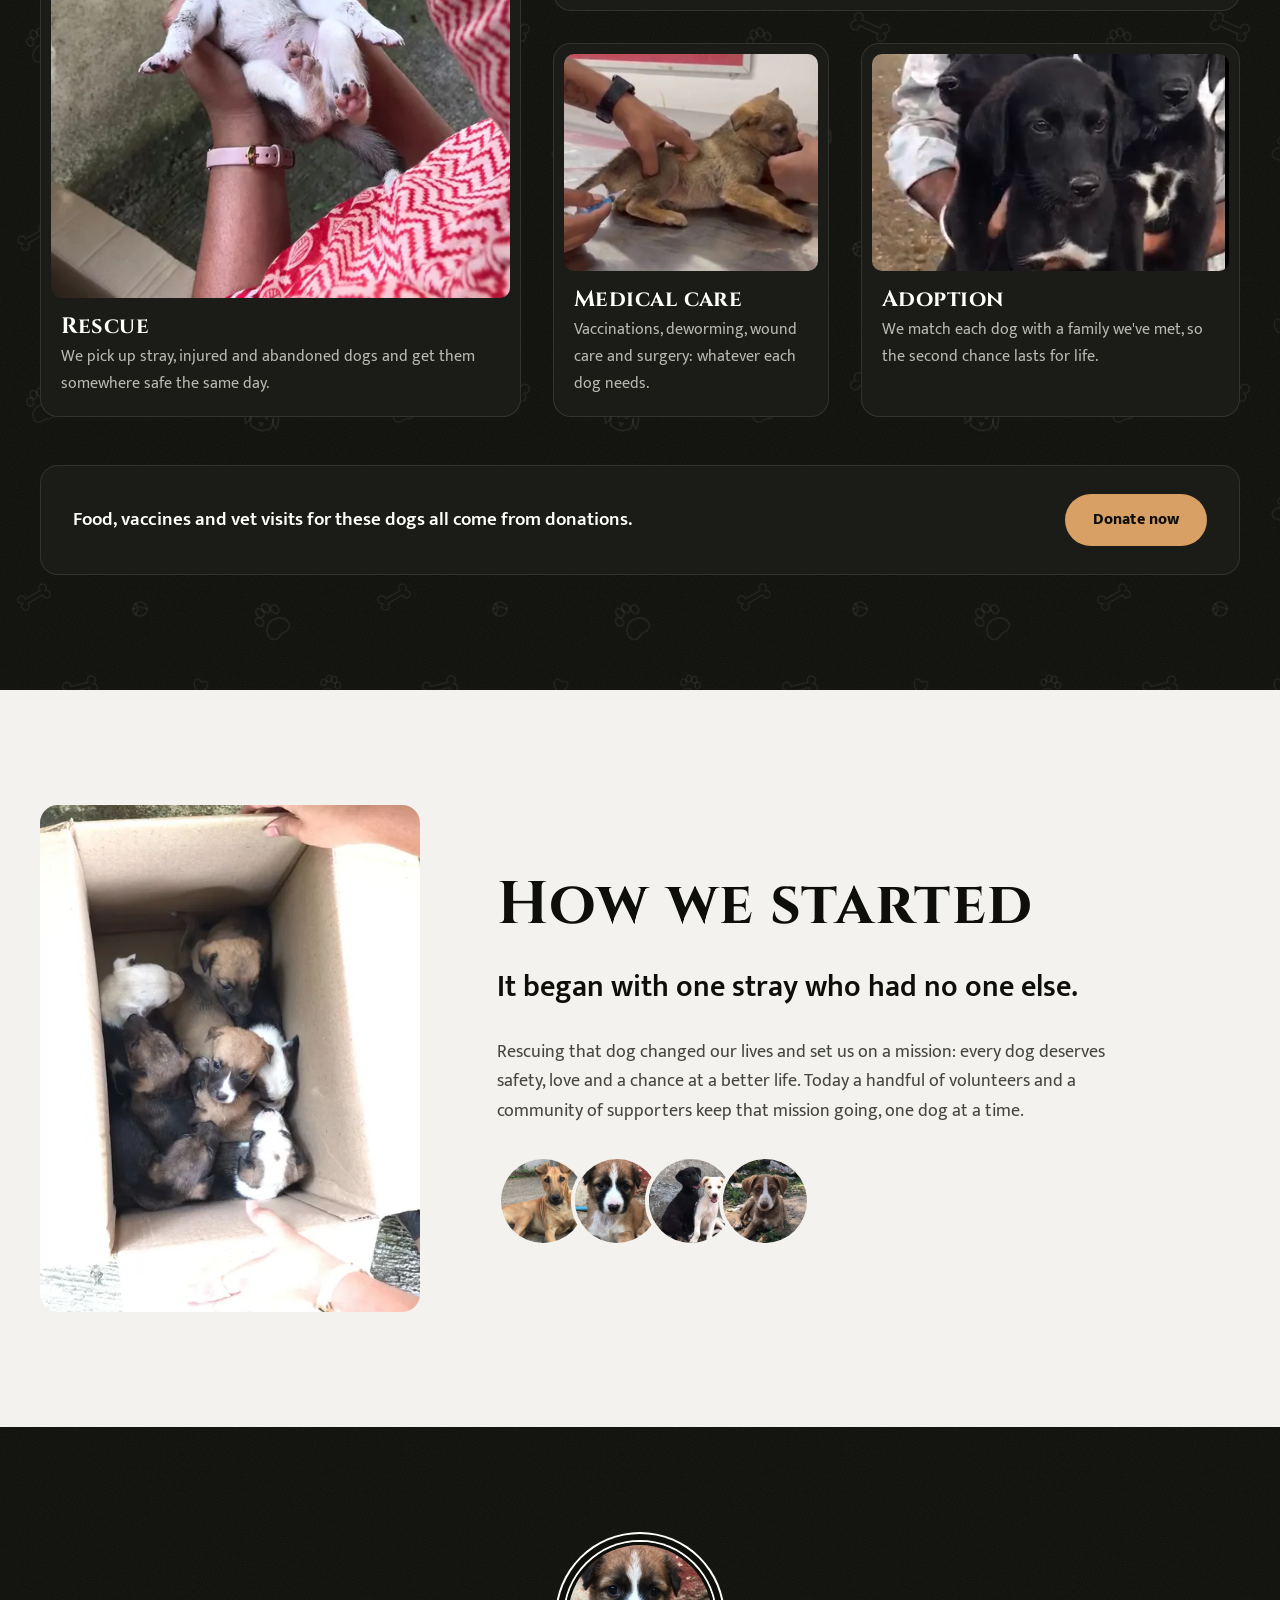
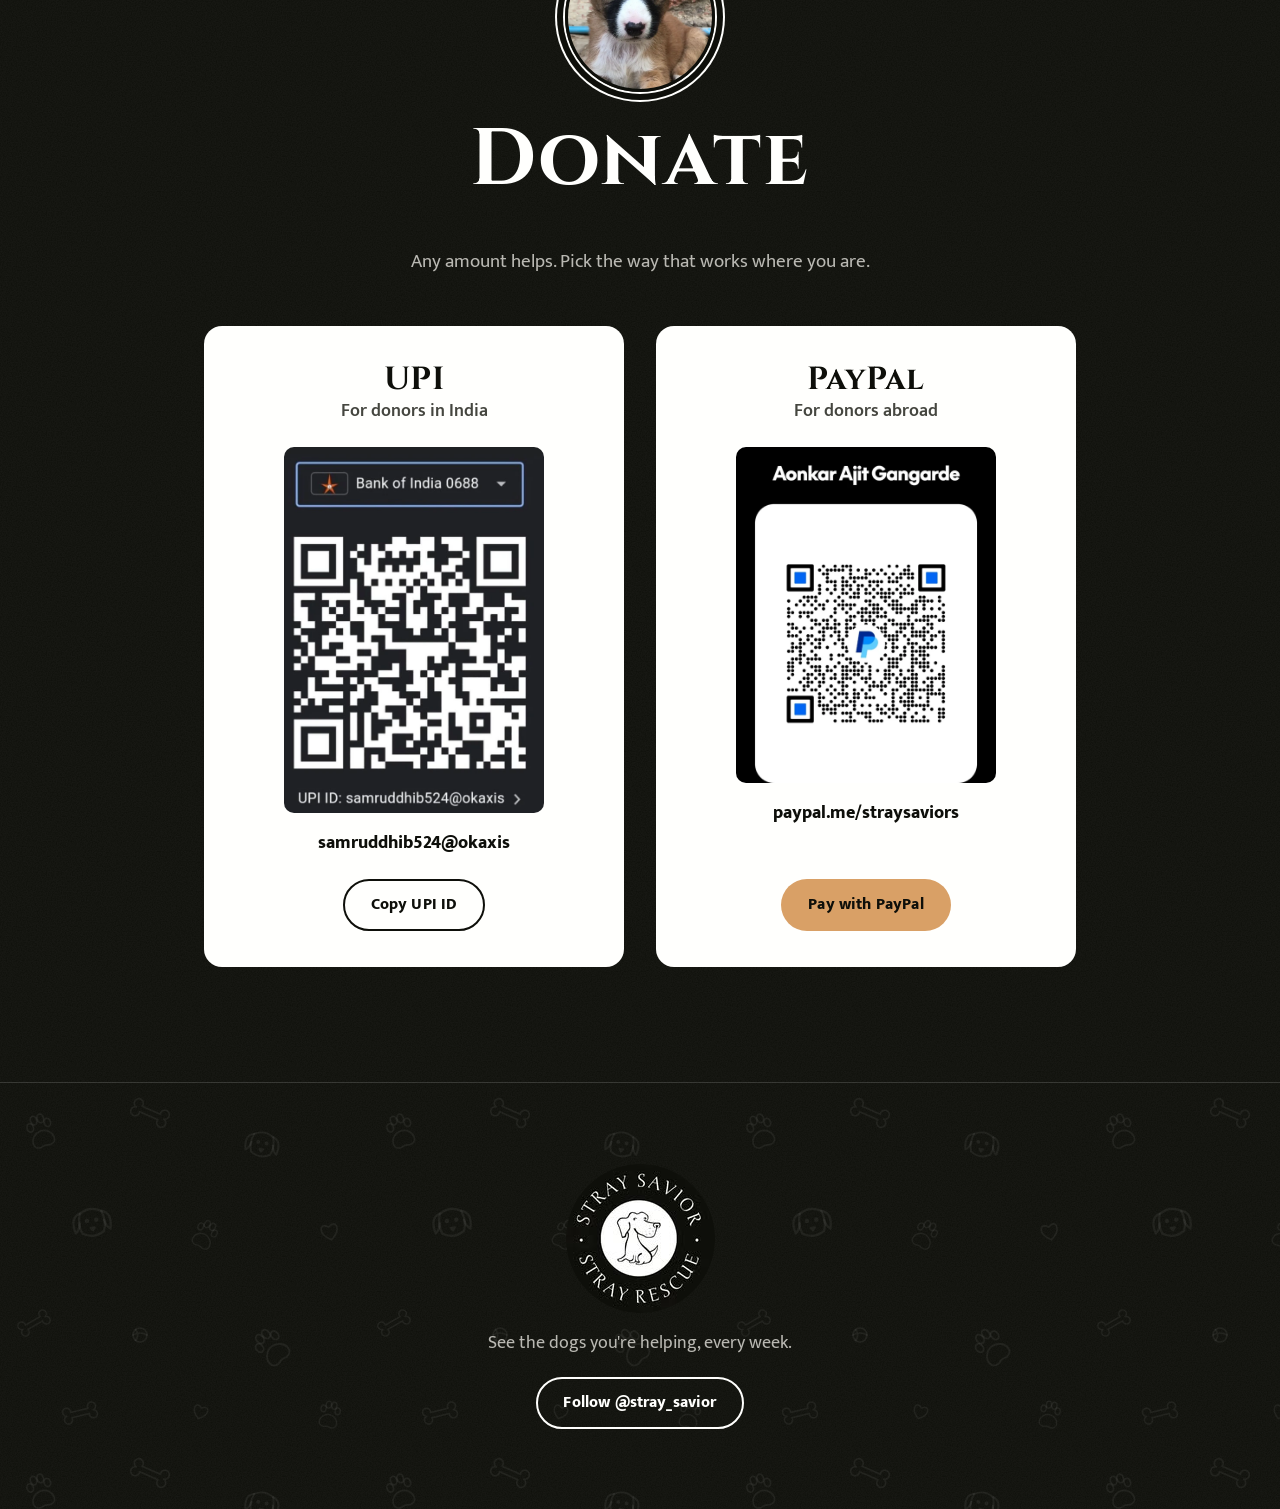
==== commit 41ae4b10: "changes" ====
--- a/index.html
+++ b/index.html
@@ -3,239 +3,191 @@
   <head>
     <meta charset="UTF-8" />
     <meta name="viewport" content="width=device-width, initial-scale=1.0" />
-    <title>Stray Saviors</title>
+    <title>Stray Saviors | Street dog rescue</title>
+    <meta
+      name="description"
+      content="Stray Saviors is a small volunteer team in India that feeds, treats and rehomes street dogs. Donate by UPI or PayPal."
+    />
+    <link rel="icon" href="assets/logo.png" />
+    <meta property="og:type" content="website" />
+    <meta property="og:url" content="https://www.straysaviors.com/" />
+    <meta property="og:title" content="Stray Saviors | Street dog rescue" />
+    <meta property="og:description" content="We feed, treat and rehome street dogs in India. Donate by UPI or PayPal." />
+    <meta property="og:image" content="https://www.straysaviors.com/assets/web/og.jpg" />
+    <meta name="twitter:card" content="summary_large_image" />
+    <link rel="preconnect" href="https://fonts.googleapis.com" />
+    <link rel="preconnect" href="https://fonts.gstatic.com" crossorigin />
     <link
+      href="https://fonts.googleapis.com/css2?family=Cinzel:wght@500;700&family=Mukta:wght@400;600;800&display=swap"
       rel="stylesheet"
-      href="https://cdnjs.cloudflare.com/ajax/libs/bootstrap/5.3.0/css/bootstrap.min.css"
     />
     <link rel="stylesheet" href="styles.css" />
   </head>
   <body>
-    <!-- Hero Section -->
-    <section
-      class="hero-section text-white text-center d-flex align-items-center"
-    >
-      <div class="container blur-bg ">
-        <h1 class="display-4"><strong>Welcome to Stray Saviors!</strong></h1>
-        <p class="intro-text">
-          At Paws & Hearts Rescue, we believe every dog deserves a second
-          chance. Our journey began with a simple mission: to rescue, heal, and
-          provide loving homes to stray and abandoned dogs. Join us in
-          transforming lives – one paw at a time.
+    <header class="site-header">
+      <a class="brand" href="#top" aria-label="Stray Saviors, back to top">
+        <img src="assets/logo-round.png" width="150" height="150" alt="" />
+        <span>Stray Saviors</span>
+      </a>
+      <nav aria-label="Main">
+        <a href="#work">What we do</a>
+        <a href="#story">Our story</a>
+        <a class="btn btn-fur" href="#donate">Donate</a>
+      </nav>
+    </header>
+
+    <main id="top">
+      <section class="hero">
+        <div class="hero-copy">
+          <h1>Feed. Treat. <span class="nowrap">Find a home.</span></h1>
+          <p>
+            We're a small team of volunteers rescuing stray and abandoned dogs
+            in India. Your donation buys their food, their vet care and their
+            way to a family.
+          </p>
+          <div class="actions">
+            <a class="btn btn-fur" href="#donate">Donate now</a>
+            <a class="text-link" href="https://www.instagram.com/stray_savior/" target="_blank" rel="noopener">or meet the dogs on Instagram</a>
+          </div>
+        </div>
+
+        <div class="seal">
+          <img
+            src="assets/web/3.webp"
+            fetchpriority="high"
+            width="825"
+            height="825"
+            alt="A fluffy brown rescued puppy held up to the camera, eyes half closed in the sun"
+          />
+          <svg class="seal-ring" viewBox="0 0 500 500" aria-hidden="true">
+            <circle cx="250" cy="250" r="246" />
+            <circle cx="250" cy="250" r="196" />
+            <path id="ring-path" d="M250,250 m-208,0 a208,208 0 1,1 416,0 a208,208 0 1,1 -416,0" fill="none" />
+            <text>
+              <textPath href="#ring-path" textLength="1300" lengthAdjust="spacing">STRAY SAVIOR • STRAY RESCUE • FEED • TREAT • REHOME •</textPath>
+            </text>
+          </svg>
+        </div>
+      </section>
+
+      <section class="tally" aria-label="Our impact so far">
+        <p class="tally-line">
+          <span><strong>60+</strong> dogs rescued.</span>
+          <span><strong>100+</strong> given medical care.</span>
+          <span><strong>45+</strong> in loving homes.</span>
+          <span><strong>5</strong> volunteers do it all.</span>
         </p>
-        <a href="#donate" class="btn btn-primary btn-lg mt-4"
-          >Help a dog now...</a
-        >
-      </div>
+      </section>
 
-      
-    </section>
-    <h2 class="text-white mb-4">Our Mission</h2>
+      <section id="work" class="work" aria-labelledby="work-title">
+        <div class="wrap">
+          <h2 id="work-title">Where your money goes</h2>
+          <div class="collage">
+            <figure class="c-rescue">
+              <img src="assets/web/8.webp" width="675" height="900" loading="lazy" alt="A volunteer cradling a tiny white puppy just pulled from the street" />
+              <figcaption><h3>Rescue</h3><p>We pick up stray, injured and abandoned dogs and get them somewhere safe the same day.</p></figcaption>
+            </figure>
+            <figure class="c-feed">
+              <img src="assets/web/1.webp" width="814" height="814" loading="lazy" alt="Five brown puppies eating together from one feeding tray" />
+              <figcaption><h3>Feeding</h3><p>Rescued dogs and the street dogs around us get regular meals while they heal and grow.</p></figcaption>
+            </figure>
+            <figure class="c-vet">
+              <img src="assets/web/9.webp" width="733" height="900" loading="lazy" alt="A puppy on a vet's table getting an injection" />
+              <figcaption><h3>Medical care</h3><p>Vaccinations, deworming, wound care and surgery: whatever each dog needs.</p></figcaption>
+            </figure>
+            <figure class="c-adopt">
+              <img src="assets/web/adoption.webp" width="517" height="516" loading="lazy" alt="Three black puppies held together, ready for adoption" />
+              <figcaption><h3>Adoption</h3><p>We match each dog with a family we've met, so the second chance lasts for life.</p></figcaption>
+            </figure>
+          </div>
+          <div class="work-cta">
+            <p>Food, vaccines and vet visits for these dogs all come from donations.</p>
+            <a class="btn btn-fur" href="#donate">Donate now</a>
+          </div>
+        </div>
+      </section>
 
-    <!-- How We Started Full-Screen Section -->
-    <section class="how-we-started full-screen-section">
-        
-      <div class="container-fluid h-100">
-        <div class="row h-100">
-          <!-- Left Side: Background Image with Text Overlay -->
-          <div class="col-md-6 image-section d-flex align-items-center justify-content-center">
-            <div class="overlay-text p-4">
-              <h2 class="text-white mb-4">Our Mission</h2>
-              <p class="lead text-white">
-                Our story began with a single act of compassion, rescuing a
-                stray who had no one else. That rescue changed our lives and set
-                us on a mission to create a world where every dog finds safety,
-                love, and a chance for a better life.
-              </p>
-              <p class="text-white">
-                Today, with a team of dedicated individuals and the support of
-                our amazing community, we’ve transformed this mission into
-                reality. Together, we’re giving animals the care, comfort, and
-                companionship they deserve.
-              </p>
-            </div>
-          </div>
-          <!-- Right Side: Impact Cards -->
-          <div
-            class="col-md-6 impact-section d-flex align-items-center justify-content-center"
-          >
-            <div class="row text-center">
-              <!-- Card 1 -->
-              <div class="col-12 col-md-6 mb-4">
-                <div class="impact-card">
-                  <!-- <img
-                    src="assets/adoption.png"
-                    alt="Rescued Dogs"
-                    class="card-img"
-                  /> -->
-                  <div class="card-body">
-                    <h3 class="count">60+</h3>
-                    <p class="small">Rescued and Rehomed</p>
-                  </div>
-                </div>
-              </div>
-              <!-- Card 2 -->
-              <div class="col-12 col-md-6 mb-4">
-                <div class="impact-card">
-                  <!-- <img
-                    src="medical-stats.jpg"
-                    alt="Medical Care"
-                    class="card-img"
-                  /> -->
-                  <div class="card-body">
-                    <h3 class="count">100+</h3>
-                    <p class="small">Provided with Medical Care</p>
-                  </div>
-                </div>
-              </div>
-              <!-- Card 3 -->
-              <div class="col-12 col-md-6 mb-4">
-                <div class="impact-card">
-                  <!-- <img
-                    src="adoption-stats.jpg"
-                    alt="Adopted Dogs"
-                    class="card-img"
-                  /> -->
-                  <div class="card-body">
-                    <h3 class="count">45+</h3>
-                    <p class="small">Found Loving Homes</p>
-                  </div>
-                </div>
-              </div>
-              <!-- Card 4 -->
-              <div class="col-12 col-md-6 mb-4">
-                <div class="impact-card">
-                  <!-- <img
-                    src="volunteers-stats.jpg"
-                    alt="Volunteers"
-                    class="card-img"
-                  /> -->
-                  <div class="card-body">
-                    <h3 class="count">5</h3>
-                    <p class="small">Dedicated Volunteers</p>
-                  </div>
-                </div>
-              </div>
+      <section id="story" class="story" aria-labelledby="story-title">
+        <div class="wrap story-grid">
+          <img src="assets/web/background-story.webp" width="506" height="900" loading="lazy" alt="A cardboard box full of rescued puppies" />
+          <div>
+            <h2 id="story-title">How we started</h2>
+            <p class="story-lead">It began with one stray who had no one else.</p>
+            <p>
+              Rescuing that dog changed our lives and set us on a mission:
+              every dog deserves safety, love and a chance at a better life.
+              Today a handful of volunteers and a community of supporters keep
+              that mission going, one dog at a time.
+            </p>
+            <div class="faces">
+              <img src="assets/web/7.webp" width="900" height="899" loading="lazy" alt="A tan rescued dog lying in the sun" />
+              <img src="assets/web/4.webp" width="900" height="900" loading="lazy" alt="A brown and white puppy looking up" />
+              <img src="assets/web/2.webp" width="524" height="525" loading="lazy" alt="A black puppy and a white puppy sitting side by side" />
+              <img src="assets/web/6.webp" width="898" height="897" loading="lazy" alt="A brown puppy with white markings resting on grass" />
             </div>
           </div>
         </div>
-      </div>
-    </section>
+      </section>
 
-    <!-- What We Do Section with Cards -->
-    <section class="what-we-do py-5">
-      <div class="container">
-        <h2 class="text-center mb-4">What We Do</h2>
-        <div class="row">
-          <div class="col-md-6 col-lg-3 mb-4">
-            <div class="card">
-              <img src="assets/8.jpeg" class="card-img-top" alt="Rescue" />
-              <div class="card-body text-center">
-                <h5 class="card-title">Rescue & Rehabilitation</h5>
-                <p class="card-text">
-                  Our team works tirelessly to rescue stray, injured, and
-                  abandoned dogs, providing them with immediate care and a safe
-                  haven.
-                </p>
+      <section id="donate" class="donate" aria-labelledby="donate-title">
+        <div class="wrap">
+          <img class="donate-dog" src="assets/web/4.webp" width="900" height="900" loading="lazy" alt="A brown and white rescued puppy looking up at the camera" />
+          <h2 id="donate-title">Donate</h2>
+          <p class="donate-lead">Any amount helps. Pick the way that works where you are.</p>
+          <nav class="pay-jump" aria-label="Choose how to donate">
+            <a href="#pay-upi">I'm in India: UPI</a>
+            <a href="#pay-paypal">I'm abroad: PayPal</a>
+          </nav>
+          <div class="pay">
+            <div class="pay-panel" id="pay-upi">
+              <h3>UPI</h3>
+              <p class="who">For donors in India</p>
+              <div class="pay-actions">
+                <a class="btn btn-fur touch-only" href="upi://pay?pa=samruddhib524@okaxis&amp;pn=Stray%20Saviors&amp;cu=INR">Open UPI app</a>
+                <button class="btn btn-line" type="button" data-copy="samruddhib524@okaxis" aria-live="polite">Copy UPI ID</button>
               </div>
+              <p class="pay-id">samruddhib524@okaxis</p>
+              <figure class="qr">
+                <img src="assets/web/upi_qr.webp" width="600" height="845" loading="lazy" alt="UPI QR code for samruddhib524@okaxis" />
+                <figcaption class="touch-only">Or scan this from another phone.</figcaption>
+              </figure>
             </div>
-          </div>
-          <div class="col-md-6 col-lg-3 mb-4">
-            <div class="card">
-              <img src="assets/1.png" class="card-img-top" alt="Shelter" />
-              <div class="card-body text-center">
-                <h5 class="card-title">Feeding</h5>
-                <p class="card-text">
-                  Every rescued dog finds a temporary family, receiving love,
-                  comfort, and a space to heal and rediscover trust in humans.
-                </p>
+            <div class="pay-panel" id="pay-paypal">
+              <h3>PayPal</h3>
+              <p class="who">For donors abroad</p>
+              <div class="pay-actions">
+                <a class="btn btn-fur" href="https://www.paypal.me/straysaviors" target="_blank" rel="noopener">Pay with PayPal</a>
               </div>
-            </div>
-          </div>
-          <div class="col-md-6 col-lg-3 mb-4">
-            <div class="card">
-              <img
-                src="assets/9.jpeg"
-                class="card-img-top"
-                alt="Medical Care"
-              />
-              <div class="card-body text-center">
-                <h5 class="card-title">Medical Care</h5>
-                <p class="card-text">
-                  From vaccinations to surgeries, we provide each dog with the
-                  critical veterinary care needed to live a healthy life.
-                </p>
-              </div>
-            </div>
-          </div>
-          <div class="col-md-6 col-lg-3 mb-4">
-            <div class="card">
-              <img src="assets/3.png" class="card-img-top" alt="Adoption" />
-              <div class="card-body text-center">
-                <h5 class="card-title">Adoption & Rehoming</h5>
-                <p class="card-text">
-                  We carefully match each dog with caring families, creating
-                  lifelong bonds and heartwarming stories of second chances.
-                </p>
-              </div>
+              <p class="pay-id">paypal.me/straysaviors</p>
+              <figure class="qr">
+                <img src="assets/web/paypal_qr.webp" width="600" height="776" loading="lazy" alt="PayPal QR code for paypal.me/straysaviors" />
+                <figcaption class="touch-only">Or scan this from another phone.</figcaption>
+              </figure>
             </div>
           </div>
         </div>
-      </div>
-    </section>
+      </section>
+    </main>
 
+    <footer class="site-footer">
+      <img src="assets/logo-round.png" width="150" height="150" alt="Stray Saviors logo" />
+      <p>See the dogs you're helping, every week.</p>
+      <a class="btn btn-ghost" href="https://www.instagram.com/stray_savior/" target="_blank" rel="noopener">Follow @stray_savior</a>
+    </footer>
 
-
-
-    <!-- Support Us Section -->
-<section class="support-us py-5">
-    <div class="container">
-        <h2 class="text-center mb-5">Support Our Mission</h2>
-        
-        <div class="row align-items-center">
-            <!-- Payment Options -->
-            <div class="col-md-6">
-                <h4 class="mb-3">Donate with UPI</h4>
-                <p>Scan the QR code to make a donation directly via UPI:</p>
-                <div class="qr-code">
-                    <img src="assets/upi_qr.jpeg" alt="UPI QR Code" class="img-fluid" id="qr-img">
-                </div>
-                
-                <h4 class="mt-4 mb-3">Other Payment Options</h4>
-                <ul class="payment-options">
-                    <!-- <li><strong>Bank Transfer:</strong> Account Name: XYZ NGO, Account Number: 1234567890, IFSC: ABCD0123456</li> -->
-                    <li><strong>PayPal:</strong> <a href="https://www.paypal.me/rushij24" target="_blank">Pay on Paypal</a></li>
-                    <!-- <li><strong>Google Pay / PhonePe:</strong> +91 9876543210</li> -->
-                </ul>
-            </div>
-
-            <!-- Instagram Reference -->
-            <div class="col-md-6 text-center">
-                <h4 class="mb-3">Follow Us on Instagram</h4>
-                <p>See the lives we've touched and the difference your support makes:</p>
-                <div class="instagram-frame mb-4">
-                    <img src="instagram-placeholder.jpg" alt="Instagram Feed Preview" class="img-fluid rounded">
-                </div>
-                <a href="https://www.instagram.com/stray_savior/    " target="_blank" class="btn btn-primary">Visit Our Instagram</a>
-            </div>
-        </div>
-    </div>
-</section>
-
-    <!-- Donate Section -->
-    <section
-      id="donate"
-      class="donate-section text-white text-center d-flex align-items-center"
-    >
-      <div class="container">
-        <h2>Make a Difference – Donate Today</h2>
-        <p>
-          Your support helps us rescue, nurture, and rehome dogs in need.
-          Together, we can make the world a kinder place for stray dogs.
-        </p>
-      </div>
-    </section>
-
-    <script src="https://cdnjs.cloudflare.com/ajax/libs/bootstrap/5.3.0/js/bootstrap.bundle.min.js"></script>
+    <script>
+      document.querySelectorAll("[data-copy]").forEach((b) =>
+        b.addEventListener("click", async () => {
+          const label = b.textContent;
+          try {
+            await navigator.clipboard.writeText(b.dataset.copy);
+            b.textContent = "Copied";
+          } catch {
+            b.textContent = "Copy failed, select the ID above";
+          }
+          setTimeout(() => (b.textContent = label), 2000);
+        })
+      );
+    </script>
   </body>
 </html>
--- a/styles.css
+++ b/styles.css
@@ -1,222 +1,704 @@
-/* Hero Section */
-.hero-section {
-  background: url('assets/hero-background.jpg') center/cover no-repeat;
-  height: 100vh;
+:root {
+  --black: #0e0f0a; /* the logo's own black */
+  --white: #fffffd; /* the logo's own white */
+  --paper: #f3f2ee;
+  --grey: #b9b8b2; /* secondary text on black, 9:1 */
+  --ink-soft: #45463f; /* secondary text on paper, 9:1 */
+  --fur: #d9a066; /* sampled from the dogs' coats; the only colour */
+  --fur-hover: #e6b47f;
+  --display: "Cinzel", Georgia, serif;
+  --body: "Mukta", system-ui, sans-serif;
+  --gap: clamp(1rem, 3vw, 2rem);
+  --section: clamp(4rem, 9vw, 7.5rem);
+  --pattern: url("assets/pattern.svg") 0 0 / 360px 360px;
+}
+
+*,
+*::before,
+*::after {
+  box-sizing: border-box;
+}
+
+html {
+  scroll-behavior: smooth;
+  scroll-padding-top: 5rem;
+}
+
+body {
+  margin: 0;
+  /* fine print grain over the logo black; the doodle pattern is added per section, never behind body text */
+  background: url("data:image/svg+xml,%3Csvg xmlns='http://www.w3.org/2000/svg' width='220' height='220'%3E%3Cfilter id='n'%3E%3CfeTurbulence type='fractalNoise' baseFrequency='.8' numOctaves='3' stitchTiles='stitch'/%3E%3CfeColorMatrix values='0 0 0 0 1 0 0 0 0 1 0 0 0 0 1 .05 0 0 0 0'/%3E%3C/filter%3E%3Crect width='100%25' height='100%25' filter='url(%23n)'/%3E%3C/svg%3E"),
+    var(--black);
+  color: var(--white);
+  font: 400 1.125rem/1.65 var(--body);
+}
+
+::selection {
+  background: var(--fur);
+  color: var(--black);
+}
+
+img {
+  display: block;
+  max-width: 100%;
+  height: auto;
+}
+
+h1,
+h2,
+h3 {
+  font-family: var(--display);
+  font-weight: 700;
+  line-height: 1.12;
+  letter-spacing: 0.02em;
+  text-wrap: balance;
+  margin: 0 0 0.5em;
+}
+
+h2 {
+  font-size: clamp(2.1rem, 5vw, 3.75rem);
+}
+
+p {
+  margin: 0 0 1em;
+  max-width: 62ch;
+  text-wrap: pretty;
+}
+
+a {
+  color: inherit;
+  text-underline-offset: 0.2em;
+}
+
+:focus-visible {
+  outline: 3px solid var(--fur);
+  outline-offset: 3px;
+}
+
+.nowrap {
+  white-space: nowrap;
+}
+
+.wrap,
+.hero {
+  width: min(1200px, 100% - 2 * var(--gap));
+  margin-inline: auto;
+}
+
+/* Buttons */
+.btn {
+  display: inline-block;
+  font: 800 1rem/1 var(--body);
+  letter-spacing: 0.01em;
+  padding: 1em 1.6em;
+  border-radius: 999px;
+  border: 2px solid transparent;
+  text-decoration: none;
+  cursor: pointer;
+  transition: background-color 0.2s ease-out, color 0.2s ease-out;
+}
+
+.btn-fur {
+  background: var(--fur);
+  color: var(--black);
+}
+
+.btn-fur:hover {
+  background: var(--fur-hover);
+}
+
+.btn-ghost {
+  background: transparent;
+  color: var(--white);
+  border-color: var(--white);
+}
+
+.btn-ghost:hover {
+  background: var(--white);
+  color: var(--black);
+}
+
+.btn-line {
+  background: transparent;
+  color: var(--black);
+  border-color: var(--black);
+}
+
+.btn-line:hover {
+  background: var(--black);
+  color: var(--white);
+}
+
+/* Header */
+.site-header {
+  position: sticky;
+  top: 0;
+  z-index: 10;
+  display: flex;
+  align-items: center;
+  justify-content: space-between;
+  gap: 1rem;
+  padding: 0.5rem var(--gap);
+  background: rgb(14 15 10 / 0.92);
+  backdrop-filter: blur(8px);
+  border-bottom: 1px solid rgb(255 255 253 / 0.12);
+}
+
+.brand {
+  display: flex;
+  align-items: center;
+  gap: 0.75rem;
+  text-decoration: none;
+  font: 700 1.25rem/1 var(--display);
+  letter-spacing: 0.06em;
+}
+
+.brand img {
+  width: 52px;
+  height: 52px;
+}
+
+.site-header nav {
+  display: flex;
+  align-items: center;
+  gap: clamp(0.9rem, 2.5vw, 2rem);
+  font-weight: 600;
+}
+
+.site-header nav a:not(.btn) {
+  text-decoration: none;
+  padding-block: 0.7rem; /* 44px tap height */
+}
+
+.site-header nav a:not(.btn):hover {
+  text-decoration: underline;
+}
+
+.site-header .btn {
+  padding: 0.75em 1.3em;
+}
+
+/* Hero: the logo's seal, made of a real rescued puppy */
+.hero {
+  display: grid;
+  grid-template-columns: 1fr minmax(320px, 520px);
+  gap: clamp(2rem, 6vw, 5rem);
+  align-items: center;
+  padding-block: clamp(2.5rem, 6vw, 4.5rem);
+  position: relative;
+  isolation: isolate;
+}
+
+/* doodles only on the seal side, fading out before the copy */
+.hero::before {
+  content: "";
+  position: absolute;
+  inset-block: 0;
+  left: 50%;
+  width: 100vw;
+  transform: translateX(-50%);
+  z-index: -1;
+  background: var(--pattern);
+  -webkit-mask-image: linear-gradient(to left, #000 35%, transparent 62%);
+  mask-image: linear-gradient(to left, #000 35%, transparent 62%);
+  pointer-events: none;
+}
+
+/* nothing inside main may widen the page sideways */
+main {
+  overflow-x: clip;
+}
+
+.hero-copy {
+  container-type: inline-size;
+  min-width: 0;
+}
+
+/* sized to the copy column, so "Find a home." always fits on one line */
+.hero h1 {
+  font-size: clamp(2rem, 12cqi, 5.5rem);
+  letter-spacing: 0.01em;
+}
+
+.hero-copy p {
+  color: var(--grey);
+  font-size: 1.25rem;
+}
+
+.actions {
+  display: flex;
+  flex-wrap: wrap;
+  align-items: center;
+  gap: 0.75rem 1.5rem;
+  margin-top: 1.5rem;
+}
+
+.text-link {
+  color: var(--grey);
+  font-weight: 600;
+  padding-block: 0.7rem;
+}
+
+.text-link:hover {
+  color: var(--white);
+}
+
+.seal {
+  position: relative;
+  isolation: isolate;
+  aspect-ratio: 1;
+  width: 100%;
+}
+
+.seal img {
+  position: absolute;
+  inset: 0;
+  margin: auto;
+  width: 76%; /* sits just inside the inner ring (r=196 of 250) */
+  height: 76%;
+  object-fit: cover;
+  border-radius: 50%;
+}
+
+.seal-ring {
+  position: absolute;
+  inset: 0;
+  width: 100%;
+  height: 100%;
+  animation: turn 80s linear infinite;
+}
+
+.seal-ring circle {
+  fill: none;
+  stroke: var(--white);
+  stroke-width: 2;
+}
+
+.seal-ring text {
+  fill: var(--white);
+  font: 700 30px var(--display);
+}
+
+@keyframes turn {
+  to {
+    transform: rotate(360deg);
+  }
+}
+
+/* Tally: one line of proof, numbers set large in the logo's serif */
+.tally {
+  border-block: 1px solid rgb(255 255 253 / 0.14);
+  padding-block: clamp(1.75rem, 4vw, 2.75rem);
+}
+
+.tally-line {
+  width: min(1200px, 100% - 2 * var(--gap));
+  max-width: none;
+  margin: 0 auto;
+  display: flex;
+  flex-wrap: wrap;
+  justify-content: space-between;
+  gap: 0.75rem 2.5rem;
+  color: var(--grey);
+  font-size: clamp(1.05rem, 1.6vw, 1.3rem);
+  font-weight: 600;
+  line-height: 1.2;
+}
+
+.tally-line span {
+  display: inline-flex;
+  align-items: baseline;
+  gap: 0.45rem;
+  white-space: nowrap;
+}
+
+.tally-line strong {
+  font: 700 clamp(2.2rem, 4.2vw, 3.4rem) / 1 var(--display);
+  font-variant-numeric: lining-nums;
+  color: var(--white);
+}
+
+/* Work: photo collage, each photo and its caption on one panel */
+.work {
+  padding-block: var(--section);
+  background: var(--pattern);
+}
+
+.work-cta {
+  display: flex;
+  flex-wrap: wrap;
+  align-items: center;
+  justify-content: space-between;
+  gap: 1rem 2rem;
+  margin-top: clamp(2rem, 4vw, 3rem);
+  padding: clamp(1.25rem, 3vw, 1.75rem) clamp(1.25rem, 3vw, 2rem);
+  background: #1b1c17;
+  border: 1px solid rgb(255 255 253 / 0.1);
+  border-radius: 18px;
+}
+
+.work-cta p {
+  margin: 0;
+  font-size: 1.2rem;
+  font-weight: 600;
+}
+
+.collage {
+  display: grid;
+  grid-template-columns: repeat(12, 1fr);
+  grid-template-rows: auto auto;
+  gap: var(--gap);
+  margin-top: clamp(1.5rem, 4vw, 3rem);
+}
+
+.collage figure {
+  margin: 0;
   display: flex;
   flex-direction: column;
+  padding: 10px;
+  background: #1b1c17;
+  border: 1px solid rgb(255 255 253 / 0.1);
+  border-radius: 18px;
+}
+
+.collage img {
+  width: 100%;
+  object-fit: cover;
+  border-radius: 10px;
+}
+
+.c-rescue {
+  grid-column: 1 / 6;
+  grid-row: 1 / 3;
+}
+
+/* the tall photo fills whatever height the two rows beside it take */
+.c-rescue img {
+  flex: 1 1 0;
+  min-height: 320px;
+}
+
+.c-feed {
+  grid-column: 6 / 13;
+}
+
+.c-feed img {
+  aspect-ratio: 16 / 9;
+}
+
+.c-vet {
+  grid-column: 6 / 9;
+}
+
+.c-adopt {
+  grid-column: 9 / 13;
+}
+
+/* bottom pair share one photo height, so their panels line up */
+.c-vet img,
+.c-adopt img {
+  height: clamp(180px, 17vw, 240px);
+}
+
+.collage figcaption {
+  padding: 1rem 0.6rem 0.5rem;
+}
+
+.collage h3 {
+  font-size: 1.4rem;
+  margin-bottom: 0.3rem;
+}
+
+.collage figcaption p {
+  color: var(--grey);
+  font-size: 1.02rem;
+  margin: 0;
+}
+
+/* Story: light section, like the logo's white disc */
+.story {
+  background: var(--paper);
+  color: var(--black);
+  padding-block: var(--section);
+}
+
+.story-grid {
+  display: grid;
+  grid-template-columns: minmax(220px, 380px) 1fr;
+  gap: clamp(2rem, 6vw, 5rem);
+  align-items: center;
+}
+
+.story-grid > img {
+  border-radius: 18px;
+  aspect-ratio: 3 / 4;
+  object-fit: cover;
+}
+
+.story-lead {
+  font: 600 clamp(1.4rem, 2.6vw, 1.85rem) / 1.35 var(--body);
+}
+
+.story p:not(.story-lead) {
+  color: var(--ink-soft);
+}
+
+.faces {
+  display: flex;
+  margin-top: 1.75rem;
+}
+
+.faces img {
+  width: clamp(64px, 9vw, 92px);
+  aspect-ratio: 1;
+  object-fit: cover;
+  border-radius: 50%;
+  border: 4px solid var(--paper);
+}
+
+.faces img + img {
+  margin-left: -18px;
+}
+
+/* Donate */
+.donate {
+  padding-block: var(--section);
+  text-align: center;
+}
+
+.donate h2 {
+  font-size: clamp(2.8rem, 7vw, 5rem);
+}
+
+/* one rescued dog, ringed like the logo's seal */
+.donate-dog {
+  width: clamp(110px, 14vw, 150px);
+  aspect-ratio: 1;
+  object-fit: cover;
+  border-radius: 50%;
+  margin: 0 auto 1.5rem;
+  border: 3px solid var(--black);
+  box-shadow: 0 0 0 2px var(--white), 0 0 0 8px var(--black), 0 0 0 10px var(--white);
+}
+
+/* phones only: jump straight to your payment method */
+.pay-jump {
+  display: none;
+}
+
+.donate-lead {
+  margin-inline: auto;
+  color: var(--grey);
+  font-size: 1.2rem;
+}
+
+.pay {
+  display: grid;
+  grid-template-columns: repeat(2, minmax(0, 420px));
   justify-content: center;
-}
-
-.hero-section .intro-text {
-  max-width: 600px;
-  margin: 0 auto;
-  font-size: 1.2rem;
-  color: #ffffff;
-}
-
-/* What We Do Section */
-.what-we-do {
-  background-color: #f9f9f9;
-}
-
-.what-we-do h2 {
-  font-weight: 700;
-  margin-bottom: 2rem;
-}
-
-.card {
-  box-shadow: 0 4px 8px rgba(0, 0, 0, 0.1);
-  transition: transform 0.2s;
-}
-
-.card:hover {
-  transform: translateY(-5px);
-}
-
-.card-title {
+  gap: var(--gap);
+  margin-top: clamp(1.5rem, 4vw, 3rem);
+}
+
+.pay-panel {
+  background: var(--white);
+  color: var(--black);
+  border-radius: 18px;
+  padding: clamp(1.5rem, 3vw, 2.25rem);
+  scroll-margin-top: 5.5rem;
+  display: flex;
+  flex-direction: column;
+  align-items: center;
+}
+
+.pay-panel h3 {
+  font-size: 2rem;
+  margin: 0;
+}
+
+.who {
+  color: var(--ink-soft);
   font-weight: 600;
-  color: #4d4d4d;
-}
-
-.card-text {
+  margin-bottom: 1.25rem;
+}
+
+/* phones: tap-to-pay first, QR small as a fallback for another device */
+.pay-actions {
+  display: flex;
+  flex-wrap: wrap;
+  justify-content: center;
+  gap: 0.6rem;
+}
+
+.pay-id {
+  margin: 1rem 0 1.25rem;
+  font-weight: 800;
+  overflow-wrap: anywhere;
+}
+
+.qr {
+  margin: 0;
+}
+
+.qr img {
+  width: min(170px, 100%);
+  margin-inline: auto;
+  border-radius: 10px;
+}
+
+.qr figcaption {
+  margin-top: 0.6rem;
+  color: var(--ink-soft);
   font-size: 0.95rem;
-  color: #666;
-}
-
-/* Donate Section */
-.donate-section {
-  background: #333333;
-  padding: 60px 0;
-}
-
-.donate-section h2 {
-  font-size: 2rem;
-  font-weight: 700;
-}
-
-.donate-section p {
-  font-size: 1.1rem;
-  color: #d3d3d3;
-}
-
-.donate-section .btn {
-  font-weight: 600;
-  padding: 12px 30px;
-}
-
-@media (max-width: 768px) {
-  .hero-section {
-      height: auto;
-      padding: 80px 20px;
-  }
-
-  .hero-section h1 {
-      font-size: 2.5rem;
-  }
-}
-
-.section {
-  width: 100%;
-  height: 100dvh;
-}
-
-/* How We Started Section */
-/* How We Started Full-Screen Section */
-.full-screen-section {
-  height: 100vh;
-  display: flex;
-}
-
-.image-section {
-  background: url('assets/background-story.jpg') center/cover no-repeat;
-  position: relative;
-}
-
-.overlay-text {
-  background: rgba(0, 0, 0, 0.6);
-  color: #fff;
-  padding: 40px;
-  max-width: 500px;
-  border-radius: 8px;
-}
-
-.impact-section {
-  background-color: #f5f5f5;
-  padding: 40px;
-}
-
-.impact-card {
-  background: #ffffff;
-  border-radius: 8px;
-  overflow: hidden;
-  box-shadow: 0 4px 8px rgba(0, 0, 0, 0.1);
-  transition: transform 0.2s;
-}
-
-.impact-card:hover {
-  transform: translateY(-5px);
-}
-
-.card-img {
-  width: 100%;
-  height: 180px;
-  object-fit: cover;
-}
-
-.card-body {
-  padding: 15px;
-}
-
-.count {
-  font-size: 2rem;
-  font-weight: bold;
-  color: #ff6b6b;
-}
-
-.small {
-  font-size: 1rem;
-  color: #666;
-}
-
-/* Responsive Adjustments */
-@media (max-width: 768px) {
-  .overlay-text, .impact-section {
-      padding: 20px;
-  }
-  
-  .full-screen-section {
-      height: auto;
-  }
-}
-
-
-
-
-/* Support Us Section */
-.support-us {
-  background-color: #f9f9f9;
-  padding: 60px 0;
-}
-
-.support-us h2 {
-  font-weight: 700;
-}
-
-.qr-code {
+}
+
+/* computers: the QR leads, scanned with a phone */
+@media (hover: hover) and (pointer: fine) {
+  .qr {
+    order: 1;
+  }
+
+  .qr img {
+    width: min(260px, 100%);
+  }
+
+  .pay-id {
+    order: 2;
+  }
+
+  .pay-actions {
+    order: 3;
+    margin-top: auto;
+  }
+}
+
+/* Footer */
+.site-footer {
+  background: var(--pattern);
+  border-top: 1px solid rgb(255 255 253 / 0.15);
   text-align: center;
-  padding: 15px;
-  border: 2px solid #ddd;
-  border-radius: 8px;
-  width: 200px;
-  margin: 0 auto;
-}
-
-.payment-options {
-  list-style-type: none;
-  padding: 0;
-}
-
-.payment-options li {
-  margin: 10px 0;
-  font-size: 1rem;
-  color: #333;
-}
-
-.instagram-frame {
-  border: 2px solid #ddd;
-  padding: 10px;
-  border-radius: 8px;
-}
-
-.instagram-frame img {
-  max-width: 100%;
-  border-radius: 8px;
-}
-
-/* Responsive Adjustments */
-@media (max-width: 768px) {
-  .support-us {
-      padding: 30px 0;
-  }
-  
-  .qr-code,
-  .instagram-frame {
-      min-width: 350px;
-      position: relative;
-  }
-}
-#qr-img{
-  min-width: 100px;
-}
-
-/* Blurred Background Styling */
-.blur-bg {
-  background: rgba(0, 0, 0, 0.3); /* Semi-transparent background */
-  padding: 20px;
-  border-radius: 10px;
-  backdrop-filter: blur(10px); /* Applies the blur effect */
-  -webkit-backdrop-filter: blur(10px); /* For Safari support */
-  box-shadow: 0 4px 8px rgba(0, 0, 0, 0.2);
-  width: auto ;
-  
-}
+  padding: clamp(3rem, 7vw, 5rem) var(--gap);
+  color: var(--grey);
+}
+
+.site-footer img {
+  margin: 0 auto 1rem;
+}
+
+.site-footer p {
+  margin-inline: auto;
+}
+
+/* Tablets and phones */
+@media (max-width: 900px) {
+  .hero {
+    grid-template-columns: 1fr;
+    min-height: 0;
+  }
+
+  .seal {
+    max-width: 420px;
+    margin-inline: auto;
+    order: -1;
+  }
+
+  .hero::before {
+    -webkit-mask-image: linear-gradient(to bottom, #000 30%, transparent 55%);
+    mask-image: linear-gradient(to bottom, #000 30%, transparent 55%);
+  }
+
+  .tally-line {
+    display: grid;
+    grid-template-columns: 1fr 1fr;
+    gap: 1.25rem 1rem;
+  }
+
+  .tally-line span {
+    flex-direction: column;
+    gap: 0.25rem;
+    white-space: normal;
+  }
+
+  .collage {
+    grid-template-columns: 1fr 1fr;
+  }
+
+  .c-rescue,
+  .c-feed {
+    grid-column: 1 / -1;
+    grid-row: auto;
+  }
+
+  .c-rescue img {
+    flex: none;
+    min-height: 0;
+    aspect-ratio: 4 / 3;
+  }
+
+  .c-vet img,
+  .c-adopt img {
+    height: auto;
+    aspect-ratio: 4 / 3;
+  }
+
+  .c-vet,
+  .c-adopt {
+    grid-column: auto;
+  }
+
+  .story-grid {
+    grid-template-columns: minmax(0, 1fr);
+  }
+
+  .story-grid > img {
+    max-width: min(320px, 100%);
+  }
+}
+
+@media (max-width: 600px) {
+  .site-header nav a:not(.btn),
+  .brand span {
+    display: none;
+  }
+
+  .pay {
+    grid-template-columns: 1fr;
+  }
+
+  .pay-jump {
+    display: flex;
+    flex-wrap: wrap;
+    justify-content: center;
+    gap: 0.6rem;
+    margin-top: 1.25rem;
+  }
+
+  .pay-jump a {
+    padding: 0.8em 1.2em;
+    border: 1px solid rgb(255 255 253 / 0.35);
+    border-radius: 999px;
+    font-weight: 700;
+    text-decoration: none;
+  }
+
+  .collage {
+    grid-template-columns: 1fr;
+  }
+}
+
+/* upi:// links only open an app on phones; hide on mouse-driven computers */
+@media (hover: hover) and (pointer: fine) {
+  .touch-only {
+    display: none;
+  }
+}
+
+@media (prefers-reduced-motion: reduce) {
+  html {
+    scroll-behavior: auto;
+  }
+
+  .seal-ring {
+    animation: none;
+  }
+}
